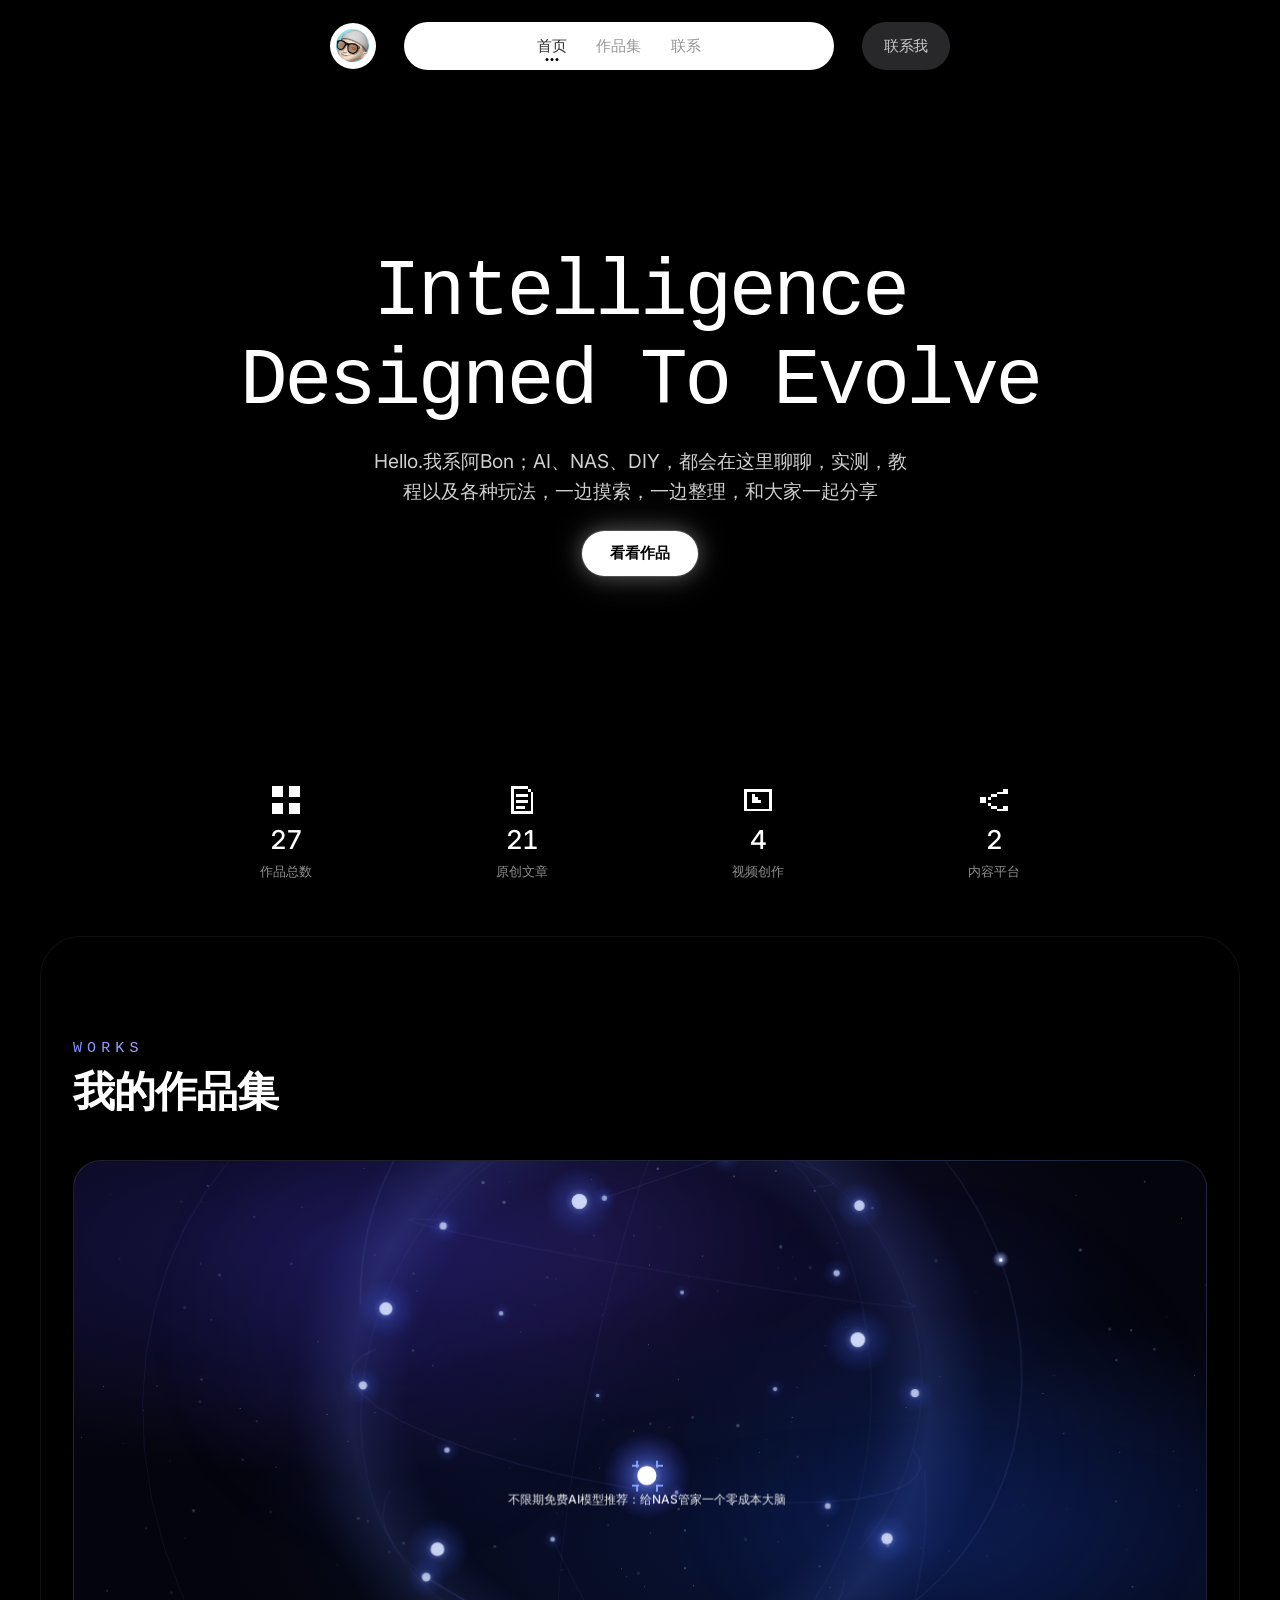
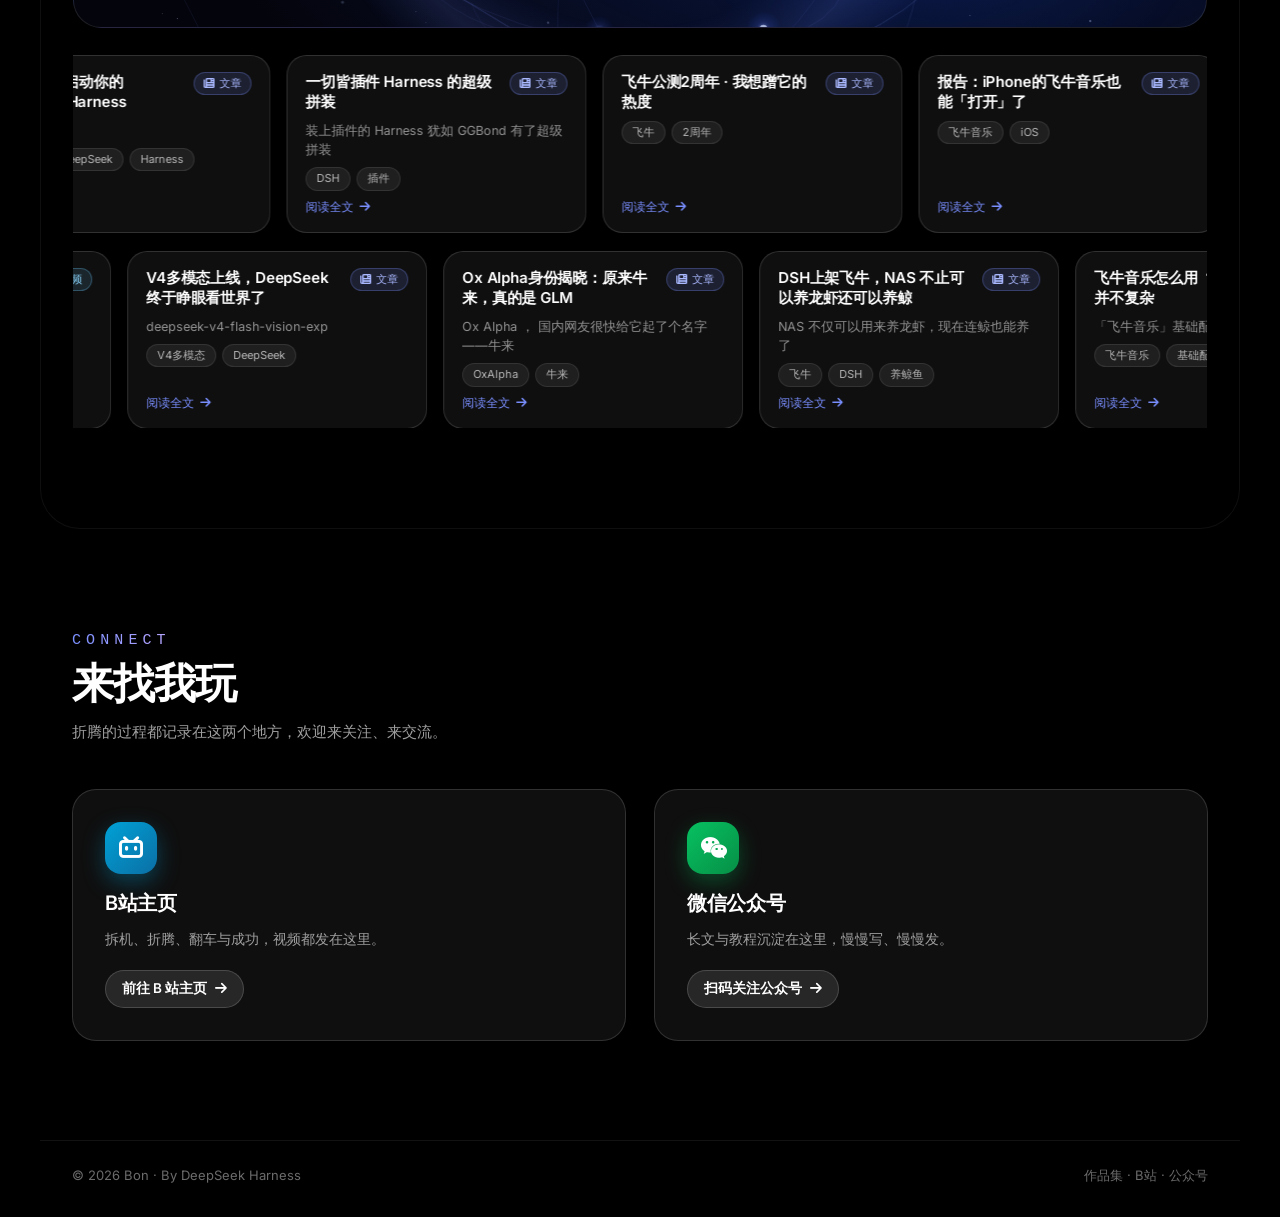
==== index.html @ e4b3af80 "标签名改为阿Bon识少少 + 新增 favicon" ====
<!DOCTYPE html>
<html lang="zh-CN">
<head>
  <meta charset="UTF-8" />
  <meta name="viewport" content="width=device-width, initial-scale=1.0" />
  <title>阿Bon识少少</title>
  <link rel="icon" type="image/svg+xml" href="assets/favicon.svg" />
  <meta name="description" content="阿Bon 的个人主页 —— AI、NAS、DIY 实测、教程与玩法。作品集、B站与公众号。" />
  <meta name="theme-color" content="#000000" />

  <!-- Inter (UI) -->
  <link rel="preconnect" href="https://fonts.googleapis.com" />
  <link rel="preconnect" href="https://fonts.gstatic.com" crossorigin />
  <link
    href="https://fonts.googleapis.com/css2?family=Inter:wght@400;500;600&display=swap"
    rel="stylesheet"
  />

  <!-- BubbledotICG-FinePos (retro dot-matrix display) -->
  <link
    href="https://db.onlinewebfonts.com/c/8cb707a9b8a73f8a7403336b861c3074?family=BubbledotICG-FinePos"
    rel="stylesheet"
  />

  <!-- Font Awesome 6.5.2 -->
  <link
    rel="stylesheet"
    href="https://cdnjs.cloudflare.com/ajax/libs/font-awesome/6.5.2/css/all.min.css"
    integrity="sha512-SnH5WK+bZxgPHs44uWIX+LLJAJ9/2PkPKZ5QiAj6Ta86w+fsb2TkcmfRyVX3pBnMFcV7oQPJkl9QevSCWr3W6A=="
    crossorigin="anonymous"
    referrerpolicy="no-referrer"
  />

  <link rel="stylesheet" href="styles.css" />
</head>
<body>
  <!-- ============ fixed video background ============ -->
  <div class="bg" aria-hidden="true">
    <video
      class="bg-video"
      autoplay
      muted
      loop
      playsinline
      preload="auto"
    >
      <source
        src="https://d8j0ntlcm91z4.cloudfront.net/user_38xzZboKViGWJOttwIXH07lWA1P/hf_20260809_012548_ef22562c-c0ae-4816-ad9d-f8922af4e6a7.mp4"
        type="video/mp4"
      />
    </video>
    <div class="bg-scrim"></div>
  </div>

  <!-- ============ mobile menu ============ -->
  <div class="menu-overlay" id="menuOverlay" hidden></div>
  <div class="mobile-menu" id="mobileMenu" role="dialog" aria-modal="true" aria-label="站点菜单" hidden>
    <a class="mm-link is-active" href="#top" data-nav="top">首页<span class="mm-dots"></span></a>
    <a class="mm-link" href="#works" data-nav="works">作品集</a>
    <a class="mm-link" href="#connect" data-nav="connect">联系</a>
    <a class="mm-signin" href="#connect">联系我</a>
  </div>

  <!-- ============ first viewport ============ -->
  <main class="page" id="top">
    <header class="site-header anim" style="--d: 0s">
      <a class="logo-btn" href="#top" aria-label="Bon 首页">
        <img src="assets/logo.webp" alt="" width="52" height="52" />
      </a>

      <nav class="nav-pill" aria-label="主导航">
        <a class="nav-link is-active" href="#top" data-nav="top">首页</a>
        <a class="nav-link" href="#works" data-nav="works">作品集</a>
        <a class="nav-link" href="#connect" data-nav="connect">联系</a>
      </nav>

      <a class="sign-in-btn" href="#connect">联系我</a>

      <button
        class="burger"
        id="burger"
        type="button"
        aria-label="打开菜单"
        aria-expanded="false"
        aria-controls="mobileMenu"
      >
        <span class="bar"></span>
        <span class="bar"></span>
        <span class="bar"></span>
      </button>
    </header>

    <section class="hero">
      <h1 class="headline">
        <span class="line line-1">Intelligence</span>
        <span class="line line-2">Designed To Evolve</span>
      </h1>

      <p class="hero-sub anim" style="--d: 0.28s">
        Hello.我系阿Bon；AI、NAS、DIY，都会在这里聊聊，实测，教程以及各种玩法，一边摸索，一边整理，和大家一起分享
      </p>

      <a class="cta anim" href="#works" style="--d: 0.4s">看看作品</a>
    </section>

    <footer class="stats" aria-label="数据概览">
      <div class="stat anim" style="--d: 0.5s">
        <!-- 像素图标：四宫格 = 作品总数 -->
        <svg class="stat-px" viewBox="0 0 12 12" shape-rendering="crispEdges" aria-hidden="true">
          <rect x="1" y="1" width="4" height="4" />
          <rect x="7" y="1" width="4" height="4" />
          <rect x="1" y="7" width="4" height="4" />
          <rect x="7" y="7" width="4" height="4" />
        </svg>
        <span class="stat-value" data-count="0" data-stat="total">0</span>
        <span class="stat-label">作品总数</span>
      </div>
      <div class="stat anim" style="--d: 0.58s">
        <!-- 像素图标：折角文档 = 原创文章 -->
        <svg class="stat-px" viewBox="0 0 12 12" shape-rendering="crispEdges" aria-hidden="true">
          <rect x="2" y="1" width="6" height="1" />
          <rect x="8" y="2" width="1" height="1" />
          <rect x="9" y="3" width="1" height="7" />
          <rect x="2" y="10" width="8" height="1" />
          <rect x="2" y="1" width="1" height="10" />
          <rect x="4" y="4" width="4" height="1" />
          <rect x="4" y="6" width="4" height="1" />
          <rect x="4" y="8" width="3" height="1" />
        </svg>
        <span class="stat-value" data-count="0" data-stat="article">0</span>
        <span class="stat-label">原创文章</span>
      </div>
      <div class="stat anim" style="--d: 0.66s">
        <!-- 像素图标：取景框+播放三角 = 视频创作 -->
        <svg class="stat-px" viewBox="0 0 12 12" shape-rendering="crispEdges" aria-hidden="true">
          <rect x="1" y="2" width="10" height="1" />
          <rect x="1" y="9" width="10" height="1" />
          <rect x="1" y="2" width="1" height="8" />
          <rect x="10" y="2" width="1" height="8" />
          <rect x="4" y="4" width="1" height="3" />
          <rect x="5" y="5" width="1" height="2" />
          <rect x="6" y="6" width="1" height="1" />
        </svg>
        <span class="stat-value" data-count="0" data-stat="video">0</span>
        <span class="stat-label">视频创作</span>
      </div>
      <div class="stat anim" style="--d: 0.74s">
        <!-- 像素图标：三节点互联 = 内容平台 -->
        <svg class="stat-px" viewBox="0 0 12 12" shape-rendering="crispEdges" aria-hidden="true">
          <rect x="1" y="5" width="2" height="2" />
          <rect x="9" y="2" width="2" height="2" />
          <rect x="9" y="8" width="2" height="2" />
          <rect x="4" y="5" width="1" height="1" />
          <rect x="5" y="4" width="1" height="1" />
          <rect x="6" y="4" width="1" height="1" />
          <rect x="7" y="3" width="1" height="1" />
          <rect x="8" y="3" width="1" height="1" />
          <rect x="4" y="7" width="1" height="1" />
          <rect x="5" y="8" width="1" height="1" />
          <rect x="6" y="8" width="1" height="1" />
          <rect x="7" y="9" width="1" height="1" />
          <rect x="8" y="9" width="1" height="1" />
        </svg>
        <span class="stat-value" data-count="0" data-stat="platform">0</span>
        <span class="stat-label">内容平台</span>
      </div>
    </footer>
  </main>

  <!-- ============ works: sphere star map + card marquee ============ -->
  <section class="works" id="works">
    <header class="section-head r" id="about" style="--d: 0s">
      <span class="eyebrow">WORKS</span>
      <h2>我的作品集</h2>
    </header>

    <div class="sphere-wrap r" style="--d: 0.1s">
      <canvas id="sphere"></canvas>
    </div>

    <!-- 三行卡片由 main.js 从 works-data.js 渲染进 marquee -->
    <div class="cards-marquee r" id="cardsMarquee" style="--d: 0.2s">
      <div class="marquee-row" data-dir="-1"><div class="marquee-track"></div></div>
      <div class="marquee-row stagger" data-dir="1"><div class="marquee-track"></div></div>
    </div>
  </section>

  <!-- ============ connect: bilibili + wechat ============ -->
  <section class="connect" id="connect">
    <header class="section-head r" style="--d: 0s">
      <span class="eyebrow">CONNECT</span>
      <h2>来找我玩</h2>
      <p>折腾的过程都记录在这两个地方，欢迎来关注、来交流。</p>
    </header>

    <div class="connect-grid">
      <a
        class="connect-card r bilibili"
        style="--d: 0.08s"
        href="https://space.bilibili.com/277640994"
        target="_blank"
        rel="noopener"
      >
        <span class="cc-icon"><i class="fa-brands fa-bilibili"></i></span>
        <h3>B站主页</h3>
        <p>拆机、折腾、翻车与成功，视频都发在这里。</p>
        <span class="cc-btn">前往 B 站主页<i class="fa-solid fa-arrow-right"></i></span>
      </a>

      <a
        class="connect-card r wechat"
        style="--d: 0.16s"
        href="assets/wechat-qr.jpg"
        target="_blank"
        rel="noopener"
      >
        <span class="cc-icon"><i class="fa-brands fa-weixin"></i></span>
        <h3>微信公众号</h3>
        <p>长文与教程沉淀在这里，慢慢写、慢慢发。</p>
        <span class="cc-btn">扫码关注公众号<i class="fa-solid fa-arrow-right"></i></span>
      </a>
    </div>
  </section>

  <footer class="site-footer">
    <span>© 2026 Bon · By DeepSeek Harness</span>
    <span class="sf-links">作品集 · B站 · 公众号</span>
  </footer>

  <script src="works-data.js"></script>
  <script src="main.js"></script>
</body>
</html>
---- styles.css ----
/* ============================================================
   Bon 个人主页 — styles.css
   黑底视频背景 + 点阵字 + 白色胶囊导航 + 球形星图作品集
   ============================================================ */

/* ---- variables ---- */
:root {
  --bg: #000000;
  --text: #ffffff;
  --muted: #8e8e8e;
  --nav-text: #2e2e2e;
  --pill-dark: #28282a;
  --sign-in-text: #c8c8c8;
  --nav-shadow: 0 4px 14px rgba(0, 0, 0, 0.16);
  --trust-bg: #28282a;
  --trust-border: rgba(255, 255, 255, 0.4);
  --trust-text: #c4c2c3;
  --font-sans: "Inter", "Segoe UI", system-ui, sans-serif;
  --font-display: "BubbledotICG-FinePos", "Geist Pixel Circle", monospace;

  --blue-1: #4338ca;
  --blue-2: #1d4ed8;
  --blue-3: #0b2a7a;
  --blue-soft: #7a8fff;
  --glass-bg: rgba(255, 255, 255, 0.06);
  --glass-border: rgba(255, 255, 255, 0.14);
}

/* ---- reset ---- */
*,
*::before,
*::after {
  box-sizing: border-box;
  margin: 0;
  padding: 0;
}

html {
  scroll-behavior: smooth;
}

body {
  background: var(--bg);
  color: var(--text);
  font-family: var(--font-sans);
  height: 100vh;
  height: 100dvh;
  overflow-x: hidden;
  -webkit-font-smoothing: antialiased;
  -moz-osx-font-smoothing: grayscale;
  text-rendering: optimizeLegibility;
}

body.menu-open {
  overflow: hidden;
}

img {
  display: block;
  max-width: 100%;
}

a {
  color: inherit;
  text-decoration: none;
}

ul {
  list-style: none;
}

/* ---- 隐藏滚动条（滚动手感保留：滚轮/触摸/键盘都照常） ---- */
html {
  scrollbar-width: none;
}

::-webkit-scrollbar {
  display: none;
}

/* ============================================================
   fixed video background
   ============================================================ */
.bg {
  position: fixed;
  inset: 0;
  background: var(--bg);
  overflow: hidden;
  z-index: 0;
}

.bg-video {
  position: absolute;
  inset: 0;
  width: 100%;
  height: 100%;
  object-fit: cover;
  pointer-events: none;
  z-index: 0;
}

.bg-scrim {
  position: absolute;
  inset: 0;
  background: rgba(0, 0, 0, 0.28);
  z-index: 1;
}

/* ============================================================
   shared entrance animations
   ============================================================ */
@keyframes reveal {
  from {
    opacity: 0;
    transform: translateY(22px) scale(0.98);
    filter: blur(6px);
  }
  to {
    opacity: 1;
    transform: translateY(0) scale(1);
    filter: blur(0);
  }
}

@keyframes revealPulse {
  0% {
    opacity: 0;
    transform: translateY(22px) scale(0.98);
    filter: blur(6px);
  }
  60% {
    opacity: 1;
    transform: translateY(0) scale(1.025);
    filter: blur(0);
  }
  100% {
    opacity: 1;
    transform: translateY(0) scale(1);
    filter: blur(0);
  }
}

@keyframes slideDown {
  from {
    opacity: 0;
    transform: translateY(-18px);
  }
  to {
    opacity: 1;
    transform: translateY(0);
  }
}

@keyframes headlineFade {
  from {
    opacity: 0;
    transform: translateY(14px);
  }
  to {
    opacity: 1;
    transform: translateY(0);
  }
}

.anim {
  animation: reveal 0.85s cubic-bezier(0.22, 1, 0.36, 1) both;
  animation-delay: var(--d, 0s);
}

.site-header.anim {
  animation: slideDown 0.7s cubic-bezier(0.22, 1, 0.36, 1) both;
  animation-delay: var(--d, 0s);
}

.cta.anim {
  animation: revealPulse 0.85s cubic-bezier(0.22, 1, 0.36, 1) both;
  animation-delay: var(--d, 0s);
}

.r {
  opacity: 0;
}

.r.in {
  animation: reveal 0.85s cubic-bezier(0.22, 1, 0.36, 1) both;
  animation-delay: var(--d, 0s);
}

/* ============================================================
   first viewport (.page)
   ============================================================ */
.page {
  position: relative;
  z-index: 1;
  display: flex;
  flex-direction: column;
  height: 100vh;
  height: 100dvh;
  overflow: hidden;
  padding: clamp(16px, 2.4vh, 28px) clamp(14px, 3vw, 32px);
}

/* ---- header ---- */
.site-header {
  flex: 0 0 auto;
  width: 100%;
  max-width: 720px;
  margin-inline: auto;
  display: flex;
  align-items: center;
  justify-content: center;
  gap: clamp(18px, 2.8vw, 28px);
  position: relative;
  z-index: 1;
}

.logo-btn {
  flex: 0 0 auto;
  width: clamp(40px, 4.4vw, 46px);
  height: clamp(40px, 4.4vw, 46px);
  border-radius: 50%;
  background: #fff;
  box-shadow: var(--nav-shadow);
  display: grid;
  place-items: center;
  transition: transform 0.25s cubic-bezier(0.22, 1, 0.36, 1);
}

.logo-btn:hover {
  transform: scale(1.04);
}

.logo-btn img {
  width: 72%;
  height: 72%;
  object-fit: contain;
}

.nav-pill {
  flex: 1 1 auto;
  max-width: 430px;
  height: clamp(44px, 5.2vw, 48px);
  background: #fff;
  border-radius: 999px;
  box-shadow: var(--nav-shadow);
  padding: 4px 8px;
  display: flex;
  align-items: center;
  justify-content: center;
  gap: 2px;
}

.nav-link {
  position: relative;
  font-family: var(--font-sans);
  font-weight: 500;
  font-size: clamp(13px, 1.4vw, 15px);
  letter-spacing: -0.01em;
  color: var(--nav-text);
  opacity: 0.5;
  padding: 0 14px;
  line-height: 1;
  display: inline-flex;
  align-items: center;
  justify-content: center;
  height: 100%;
  transition: opacity 0.25s ease;
}

.nav-link:hover {
  opacity: 0.75;
}

.nav-link.is-active {
  opacity: 1;
}

.nav-link.is-active::after {
  content: "";
  position: absolute;
  left: 50%;
  transform: translateX(-50%);
  bottom: 5px;
  width: 3px;
  height: 3px;
  border-radius: 50%;
  background: #000;
  box-shadow: -5px 0 0 #000, 5px 0 0 #000;
}

.sign-in-btn {
  flex: 0 0 auto;
  height: clamp(44px, 5.2vw, 48px);
  padding: 0 22px;
  border-radius: 999px;
  background: var(--pill-dark);
  color: var(--sign-in-text);
  font-weight: 500;
  font-size: clamp(13px, 1.4vw, 15px);
  letter-spacing: -0.01em;
  box-shadow: var(--nav-shadow);
  display: inline-flex;
  align-items: center;
  justify-content: center;
  transition: background 0.25s ease, color 0.25s ease, transform 0.25s ease;
}

.sign-in-btn:hover {
  background: #323234;
  color: #fff;
  transform: translateY(-1px);
}

/* ---- hero ---- */
.hero {
  flex: 1 1 auto;
  display: flex;
  flex-direction: column;
  align-items: center;
  justify-content: center;
  text-align: center;
  max-width: 900px;
  width: 100%;
  margin-inline: auto;
  min-height: 0;
}

.headline {
  font-family: var(--font-display);
  font-weight: 400;
  color: #fff;
  font-size: clamp(28px, 6.2vw, 80px);
  letter-spacing: -0.04em;
  line-height: 1.12;
  text-align: center;
}

.headline .line {
  display: block;
  white-space: nowrap;
  overflow: hidden;
  animation: headlineFade 0.85s cubic-bezier(0.22, 1, 0.36, 1) both;
}

.headline .line-1 { animation-delay: 0.12s; }
.headline .line-2 { animation-delay: 0.3s; }

.hero-sub {
  margin-top: clamp(14px, 2.2vh, 22px);
  max-width: min(540px, 92%);
  font-size: clamp(calc(13.5px + 2pt), calc(1.55vw + 2pt), calc(16.5px + 2pt));
  color: #d0d0d0;
  opacity: 0.8;
  line-height: 1.55;
  font-weight: 400;
}

.cta {
  margin-top: clamp(18px, 2.8vh, 28px);
  display: inline-flex;
  align-items: center;
  justify-content: center;
  background: #fff;
  color: #000;
  font-weight: 600;
  font-size: clamp(13.5px, 1.5vw, 14.5px);
  padding: clamp(11px, 1.6vh, 13px) clamp(22px, 3vw, 28px);
  border-radius: 999px;
  box-shadow:
    0 0 0 1px rgba(255, 255, 255, 0.15),
    0 0 22px rgba(255, 255, 255, 0.32),
    0 0 44px rgba(255, 255, 255, 0.12);
  transition: transform 0.3s cubic-bezier(0.22, 1, 0.36, 1), box-shadow 0.3s ease;
}

.cta:hover {
  transform: translateY(-2px) scale(1.02);
  box-shadow:
    0 0 0 1px rgba(255, 255, 255, 0.25),
    0 0 34px rgba(255, 255, 255, 0.45),
    0 0 70px rgba(255, 255, 255, 0.18);
}

/* ---- stats footer（数值由 works-data.js 实时统计） ---- */
.stats {
  flex: 0 0 auto;
  width: 100%;
  max-width: 920px;
  margin: clamp(18px, 3vh, 30px) auto 0;
  display: grid;
  grid-template-columns: repeat(4, 1fr);
  gap: clamp(10px, 2vw, 24px);
  text-align: center;
}

.stat {
  display: flex;
  flex-direction: column;
  align-items: center;
  gap: 9px;
}

.stat-px {
  width: clamp(26px, 3vw, 34px);
  height: clamp(26px, 3vw, 34px);
  fill: #fff;
  display: block;
}

.stat-value {
  font-family: var(--font-sans);
  color: #fff;
  font-size: clamp(18px, 2.2vw, 26px);
  letter-spacing: -0.025em;
  font-variant-numeric: tabular-nums;
  font-weight: 500;
  line-height: 1.1;
}

.stat-label {
  color: var(--muted);
  font-size: clamp(11px, 1.2vw, 12.5px);
  line-height: 1.2;
}

/* ============================================================
   burger + mobile menu
   ============================================================ */
.burger {
  display: none;
  position: relative;
  width: 48px;
  height: 48px;
  border-radius: 50%;
  border: 0;
  background: var(--pill-dark);
  box-shadow: var(--nav-shadow);
  cursor: pointer;
  place-items: center;
  transition: background 0.3s ease;
}

.burger .bar {
  position: absolute;
  left: 50%;
  top: 50%;
  width: 18px;
  height: 1.5px;
  border-radius: 2px;
  background: #fff;
  transition: transform 0.32s cubic-bezier(0.22, 1, 0.36, 1), opacity 0.2s ease, background 0.3s ease;
}

.burger .bar:nth-child(1) { transform: translate(-50%, calc(-50% - 5px)); }
.burger .bar:nth-child(2) { transform: translate(-50%, -50%); }
.burger .bar:nth-child(3) { transform: translate(-50%, calc(-50% + 5px)); }

.burger[aria-expanded="true"] {
  background: #fff;
}

.burger[aria-expanded="true"] .bar {
  background: #000;
}

.burger[aria-expanded="true"] .bar:nth-child(1) {
  transform: translate(-50%, -50%) translateY(-6.5px) rotate(45deg);
}

.burger[aria-expanded="true"] .bar:nth-child(2) {
  opacity: 0;
}

.burger[aria-expanded="true"] .bar:nth-child(3) {
  transform: translate(-50%, -50%) translateY(6.5px) rotate(-45deg);
}

@keyframes overlayIn {
  from { opacity: 0; }
  to { opacity: 1; }
}

@keyframes menuIn {
  from {
    opacity: 0;
    transform: translateY(-14px) scale(0.97);
  }
  to {
    opacity: 1;
    transform: translateY(0) scale(1);
  }
}

@keyframes linkIn {
  from {
    opacity: 0;
    transform: translateY(10px);
  }
  to {
    opacity: 1;
    transform: translateY(0);
  }
}

.menu-overlay {
  position: fixed;
  inset: 0;
  background: rgba(0, 0, 0, 0.62);
  backdrop-filter: blur(6px);
  -webkit-backdrop-filter: blur(6px);
  z-index: 40;
  opacity: 0;
}

.menu-overlay.open {
  animation: overlayIn 0.28s ease forwards;
}

.mobile-menu {
  position: fixed;
  top: 88px;
  left: 50%;
  transform: translateX(-50%) translateY(-14px) scale(0.97);
  width: min(360px, calc(100vw - 28px));
  background: #fff;
  border-radius: 28px;
  padding: 22px 18px 20px;
  box-shadow: 0 20px 60px rgba(0, 0, 0, 0.45);
  z-index: 50;
  display: flex;
  flex-direction: column;
  gap: 4px;
  opacity: 0;
}

.mobile-menu.open {
  animation: menuIn 0.38s cubic-bezier(0.22, 1, 0.36, 1) forwards;
}

.mm-link {
  position: relative;
  font-weight: 500;
  font-size: 15px;
  color: var(--nav-text);
  opacity: 0.55;
  padding: 13px 14px;
  border-radius: 14px;
  transition: opacity 0.25s ease, background 0.25s ease;
}

.mobile-menu.open .mm-link {
  animation: linkIn 0.38s cubic-bezier(0.22, 1, 0.36, 1) both;
}

.mobile-menu.open .mm-link:nth-child(1) { animation-delay: 0.06s; }
.mobile-menu.open .mm-link:nth-child(2) { animation-delay: 0.12s; }
.mobile-menu.open .mm-link:nth-child(3) { animation-delay: 0.18s; }
.mobile-menu.open .mm-signin { animation-delay: 0.24s; }

.mm-link:hover {
  opacity: 0.8;
  background: rgba(0, 0, 0, 0.04);
}

.mm-link.is-active {
  opacity: 1;
}

.mm-dots {
  position: absolute;
  left: 50%;
  transform: translateX(-50%);
  bottom: 8px;
  width: 3px;
  height: 3px;
  border-radius: 50%;
  background: #000;
  box-shadow: -5px 0 0 #000, 5px 0 0 #000;
}

.mm-signin {
  margin-top: 10px;
  display: flex;
  align-items: center;
  justify-content: center;
  height: 46px;
  border-radius: 999px;
  background: var(--pill-dark);
  color: var(--sign-in-text);
  font-weight: 500;
  font-size: 14px;
  transition: background 0.25s ease, color 0.25s ease;
}

.mm-signin:hover {
  background: #323234;
  color: #fff;
}

/* ============================================================
   below-fold sections (frosted over the fixed video)
   ============================================================ */
.works,
.connect {
  position: relative;
  z-index: 1;
  max-width: 1200px;
  margin-inline: auto;
  padding: clamp(64px, 11vh, 130px) clamp(14px, 3vw, 32px);
}

.works {
  background: rgba(0, 0, 0, 0.6);
  backdrop-filter: blur(14px);
  -webkit-backdrop-filter: blur(14px);
  border-radius: 40px;
  margin-block: clamp(20px, 4vh, 40px);
  border: 1px solid rgba(255, 255, 255, 0.06);
}

.section-head {
  max-width: 640px;
  margin-bottom: clamp(28px, 5vh, 52px);
}

.eyebrow {
  font-family: var(--font-display);
  font-size: clamp(13px, 1.4vw, 15px);
  letter-spacing: 0.34em;
  background: linear-gradient(90deg, var(--blue-soft), #b7a6ff);
  -webkit-background-clip: text;
  background-clip: text;
  color: transparent;
}

.section-head h2 {
  margin-top: 10px;
  font-size: clamp(26px, 3.6vw, 42px);
  font-weight: 600;
  letter-spacing: -0.025em;
  line-height: 1.15;
  color: #fff;
}

.section-head p {
  margin-top: 12px;
  color: rgba(255, 255, 255, 0.62);
  font-size: clamp(13.5px, 1.35vw, 15px);
  line-height: 1.7;
}

/* ---- sphere star map ---- */
.sphere-wrap {
  position: relative;
  height: clamp(360px, 52vh, 520px);
  border-radius: 28px;
  overflow: hidden;
  border: 1px solid rgba(255, 255, 255, 0.1);
  background:
    radial-gradient(120% 90% at 28% 18%, rgba(67, 56, 202, 0.32), transparent 55%),
    radial-gradient(110% 90% at 74% 82%, rgba(29, 78, 216, 0.26), transparent 55%),
    #04040c;
  margin-bottom: clamp(18px, 3vh, 28px);
}

#sphere {
  position: absolute;
  inset: 0;
  width: 100%;
  height: 100%;
  display: block;
  cursor: grab;
  touch-action: none;
}

#sphere.dragging {
  cursor: grabbing;
}

/* ---- card marquee（三行交错） ---- */
.cards-marquee {
  display: flex;
  flex-direction: column;
  gap: clamp(12px, 2vh, 18px);
}

.marquee-row {
  overflow: hidden;
}

.marquee-track {
  display: flex;
  gap: 16px;
  width: max-content;
  will-change: transform;
  cursor: grab;
  touch-action: pan-y;
}

.marquee-track.dragging {
  cursor: grabbing;
}

/* 第二行整体偏移，制造交错感 */
.marquee-row.stagger .marquee-track {
  padding-left: 90px;
}

.work-card {
  flex: 0 0 auto;
  width: clamp(240px, 26vw, 300px);
  padding: 16px 18px;
  border-radius: 20px;
  background: var(--glass-bg);
  border: 1px solid var(--glass-border);
  backdrop-filter: blur(12px);
  -webkit-backdrop-filter: blur(12px);
  display: flex;
  flex-direction: column;
  gap: 8px;
  transition: border-color 0.3s ease, box-shadow 0.3s ease, transform 0.3s cubic-bezier(0.22, 1, 0.36, 1);
}

.work-card:hover {
  transform: translateY(-3px);
  border-color: rgba(255, 255, 255, 0.24);
}

.work-card.is-active {
  border-color: rgba(122, 143, 255, 0.55);
  box-shadow:
    0 0 0 1px rgba(122, 143, 255, 0.35),
    0 12px 40px rgba(67, 56, 202, 0.35);
}

@keyframes cardPulse {
  0% { box-shadow: 0 0 0 0 rgba(122, 143, 255, 0.55); }
  100% { box-shadow: 0 0 0 16px rgba(122, 143, 255, 0); }
}

.work-card.pulse {
  animation: cardPulse 0.7s ease-out;
}

.wc-head {
  display: flex;
  align-items: flex-start;
  justify-content: space-between;
  gap: 10px;
}

.work-card h3 {
  flex: 1 1 auto;
  min-width: 0;
  font-size: 15px;
  font-weight: 600;
  color: #fff;
  letter-spacing: -0.01em;
  line-height: 1.35;
}

.work-cat {
  flex: 0 0 auto;
  display: inline-flex;
  align-items: center;
  gap: 5px;
  font-size: 11px;
  font-weight: 500;
  padding: 3px 9px;
  border-radius: 999px;
  line-height: 1.4;
}

.cat-article {
  color: #a9b8ff;
  background: rgba(122, 143, 255, 0.14);
  border: 1px solid rgba(122, 143, 255, 0.28);
}

.cat-video {
  color: #8cd6ff;
  background: rgba(110, 200, 255, 0.12);
  border: 1px solid rgba(110, 200, 255, 0.28);
}

.work-card p {
  font-size: 12.5px;
  color: rgba(255, 255, 255, 0.55);
  line-height: 1.55;
}

.work-tags {
  display: flex;
  flex-wrap: wrap;
  gap: 6px;
}

.work-tags span {
  font-size: 11px;
  color: rgba(255, 255, 255, 0.68);
  background: rgba(255, 255, 255, 0.07);
  border: 1px solid rgba(255, 255, 255, 0.09);
  border-radius: 999px;
  padding: 3px 10px;
  line-height: 1.4;
}

.wc-go {
  margin-top: auto;
  font-size: 12px;
  color: var(--blue-soft);
  display: inline-flex;
  align-items: center;
  gap: 6px;
}

.work-card.no-link {
  cursor: default;
}

.work-card.no-link:hover {
  transform: none;
}

.work-card.no-link .wc-go {
  color: rgba(255, 255, 255, 0.35);
}

/* ============================================================
   connect cards
   ============================================================ */
.connect {
  padding-top: clamp(40px, 7vh, 80px);
}

.connect-grid {
  display: grid;
  grid-template-columns: 1fr 1fr;
  gap: clamp(16px, 2.6vw, 28px);
}

.connect-card {
  position: relative;
  display: flex;
  flex-direction: column;
  align-items: flex-start;
  gap: 10px;
  padding: clamp(22px, 3vw, 32px);
  border-radius: 24px;
  background: var(--glass-bg);
  border: 1px solid var(--glass-border);
  backdrop-filter: blur(16px);
  -webkit-backdrop-filter: blur(16px);
  overflow: hidden;
  transition: transform 0.35s cubic-bezier(0.22, 1, 0.36, 1), box-shadow 0.35s ease, border-color 0.35s ease;
}

.connect-card::before {
  content: "";
  position: absolute;
  inset: 0;
  opacity: 0;
  transition: opacity 0.35s ease;
  pointer-events: none;
}

.connect-card.bilibili::before {
  background: radial-gradient(90% 120% at 85% 0%, rgba(0, 161, 214, 0.22), transparent 60%);
}

.connect-card.wechat::before {
  background: radial-gradient(90% 120% at 85% 0%, rgba(7, 193, 96, 0.2), transparent 60%);
}

.connect-card:hover {
  transform: translateY(-4px);
  border-color: rgba(255, 255, 255, 0.24);
}

.connect-card.bilibili:hover {
  box-shadow: 0 18px 50px rgba(0, 161, 214, 0.22);
}

.connect-card.wechat:hover {
  box-shadow: 0 18px 50px rgba(7, 193, 96, 0.2);
}

.connect-card:hover::before {
  opacity: 1;
}

.cc-icon {
  width: 52px;
  height: 52px;
  border-radius: 16px;
  display: grid;
  place-items: center;
  font-size: 24px;
  color: #fff;
  position: relative;
  z-index: 1;
}

.connect-card.bilibili .cc-icon {
  background: linear-gradient(135deg, #00a1d6, #0b6fa4);
  box-shadow: 0 8px 22px rgba(0, 161, 214, 0.35);
}

.connect-card.wechat .cc-icon {
  background: linear-gradient(135deg, #07c160, #068f47);
  box-shadow: 0 8px 22px rgba(7, 193, 96, 0.32);
}

.connect-card h3 {
  position: relative;
  z-index: 1;
  font-size: clamp(17px, 1.8vw, 20px);
  font-weight: 600;
  color: #fff;
  letter-spacing: -0.015em;
  margin-top: 6px;
}

.connect-card p {
  position: relative;
  z-index: 1;
  color: rgba(255, 255, 255, 0.6);
  font-size: clamp(13px, 1.25vw, 14px);
  line-height: 1.65;
}

.cc-btn {
  position: relative;
  z-index: 1;
  margin-top: 10px;
  display: inline-flex;
  align-items: center;
  gap: 8px;
  font-size: 13.5px;
  font-weight: 600;
  color: #fff;
  padding: 9px 16px;
  border-radius: 999px;
  background: rgba(255, 255, 255, 0.1);
  border: 1px solid rgba(255, 255, 255, 0.16);
  transition: background 0.25s ease, gap 0.25s ease;
}

.connect-card:hover .cc-btn {
  background: rgba(255, 255, 255, 0.17);
  gap: 12px;
}

/* ============================================================
   site footer
   ============================================================ */
.site-footer {
  position: relative;
  z-index: 1;
  max-width: 1200px;
  margin: 0 auto;
  padding: 26px clamp(14px, 3vw, 32px) 34px;
  display: flex;
  justify-content: space-between;
  gap: 12px;
  flex-wrap: wrap;
  color: rgba(255, 255, 255, 0.42);
  font-size: 13px;
  border-top: 1px solid rgba(255, 255, 255, 0.07);
}

/* ============================================================
   breakpoints
   ============================================================ */
@media (max-width: 720px) {
  .site-header {
    justify-content: space-between;
    max-width: none;
  }

  .nav-pill,
  .sign-in-btn {
    display: none;
  }

  .burger {
    display: grid;
  }

  .logo-btn {
    width: 48px;
    height: 48px;
  }

  .headline {
    letter-spacing: -0.08em;
    line-height: 1.05;
  }

  .stats {
    grid-template-columns: repeat(2, 1fr);
    row-gap: 18px;
  }

  .sphere-wrap {
    height: 340px;
  }

  .marquee-row.stagger .marquee-track {
    padding-left: 48px;
  }

  .connect-grid {
    grid-template-columns: 1fr;
  }
}

@media (max-width: 420px) {
  .headline {
    letter-spacing: -0.09em;
    line-height: 1.04;
  }
}

@media (max-height: 700px) {
  .hero-sub {
    margin-top: 10px;
  }

  .cta {
    margin-top: 14px;
  }

  .stats {
    margin-top: 14px;
  }
}

/* ============================================================
   reduced motion
   ============================================================ */
@media (prefers-reduced-motion: reduce) {
  html {
    scroll-behavior: auto;
  }

  .anim,
  .site-header.anim,
  .cta.anim,
  .headline .line,
  .r,
  .r.in,
  .menu-overlay.open,
  .mobile-menu.open,
  .mobile-menu.open .mm-link {
    animation: none !important;
    opacity: 1 !important;
    filter: none !important;
    transform: none !important;
  }

  .menu-overlay.open {
    opacity: 1;
  }

  .mobile-menu.open {
    transform: translateX(-50%);
  }

  *,
  *::before,
  *::after {
    transition-duration: 0.01ms !important;
  }
}
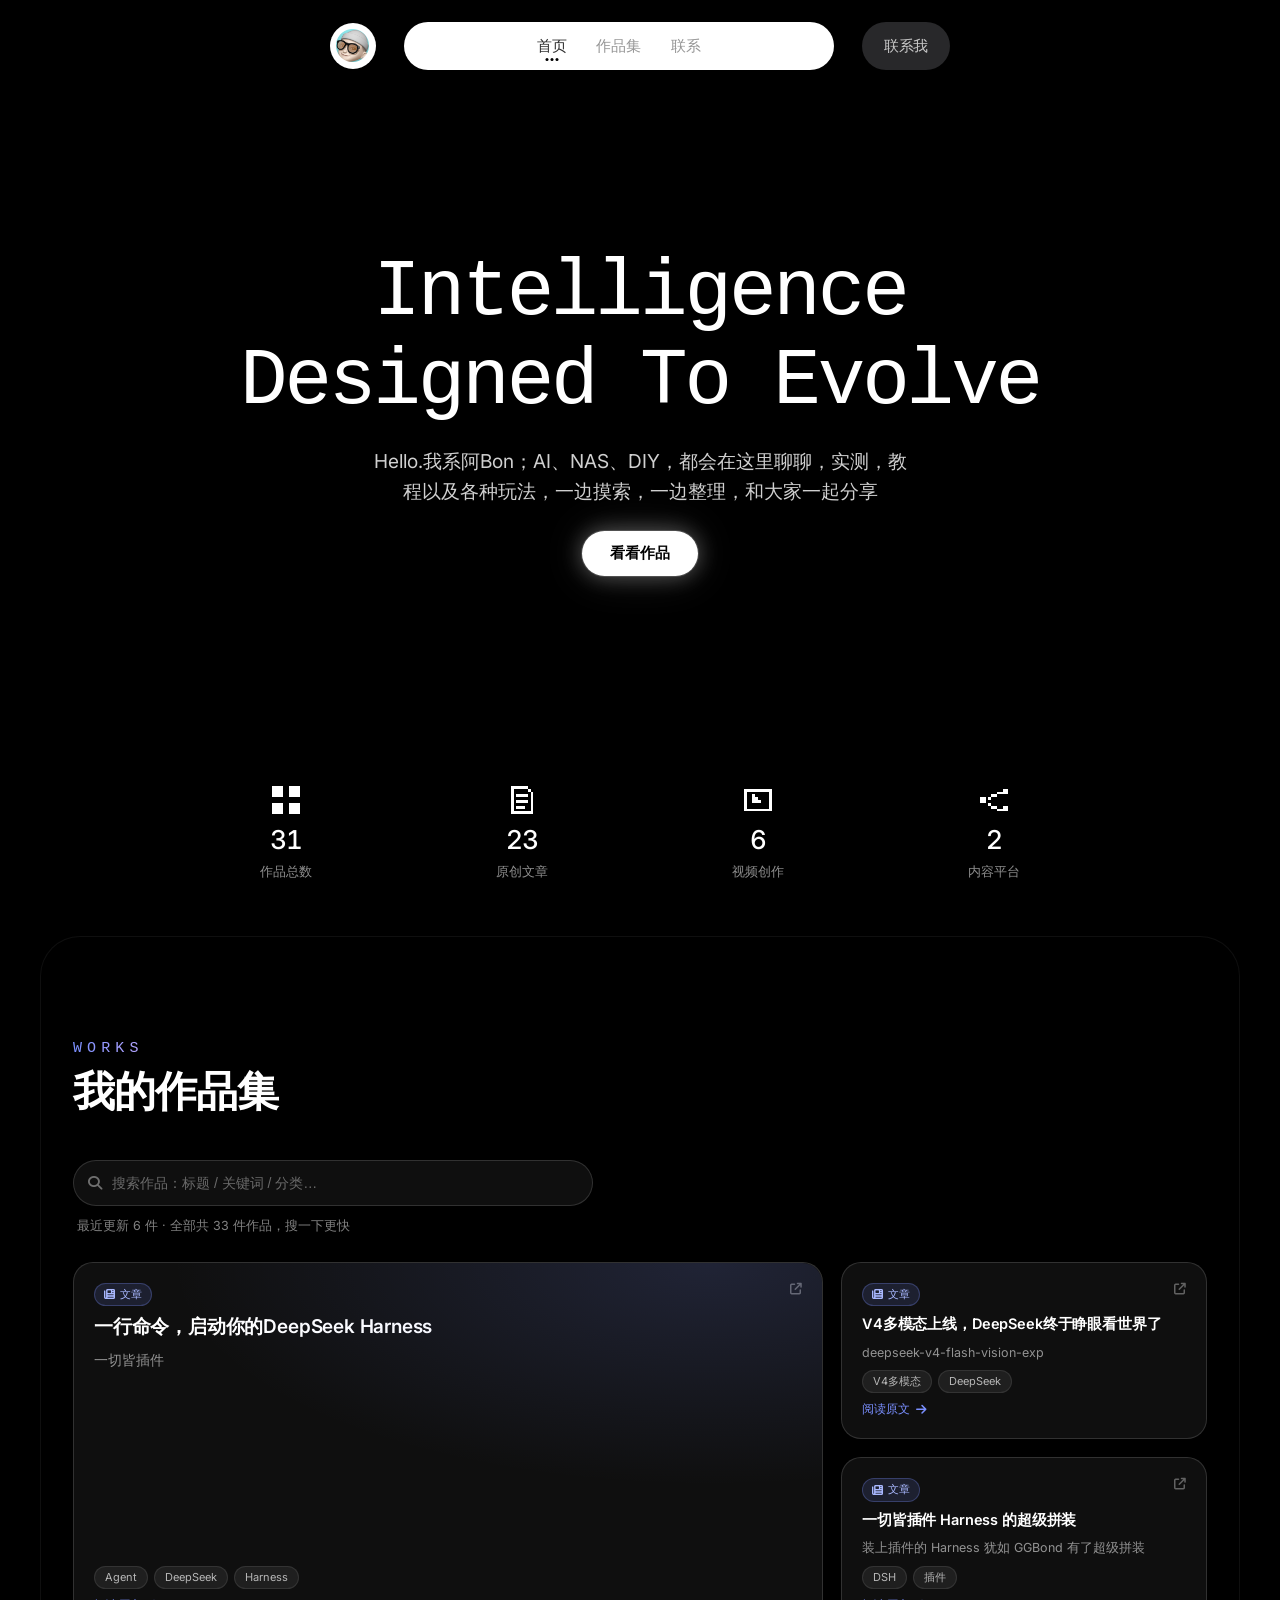
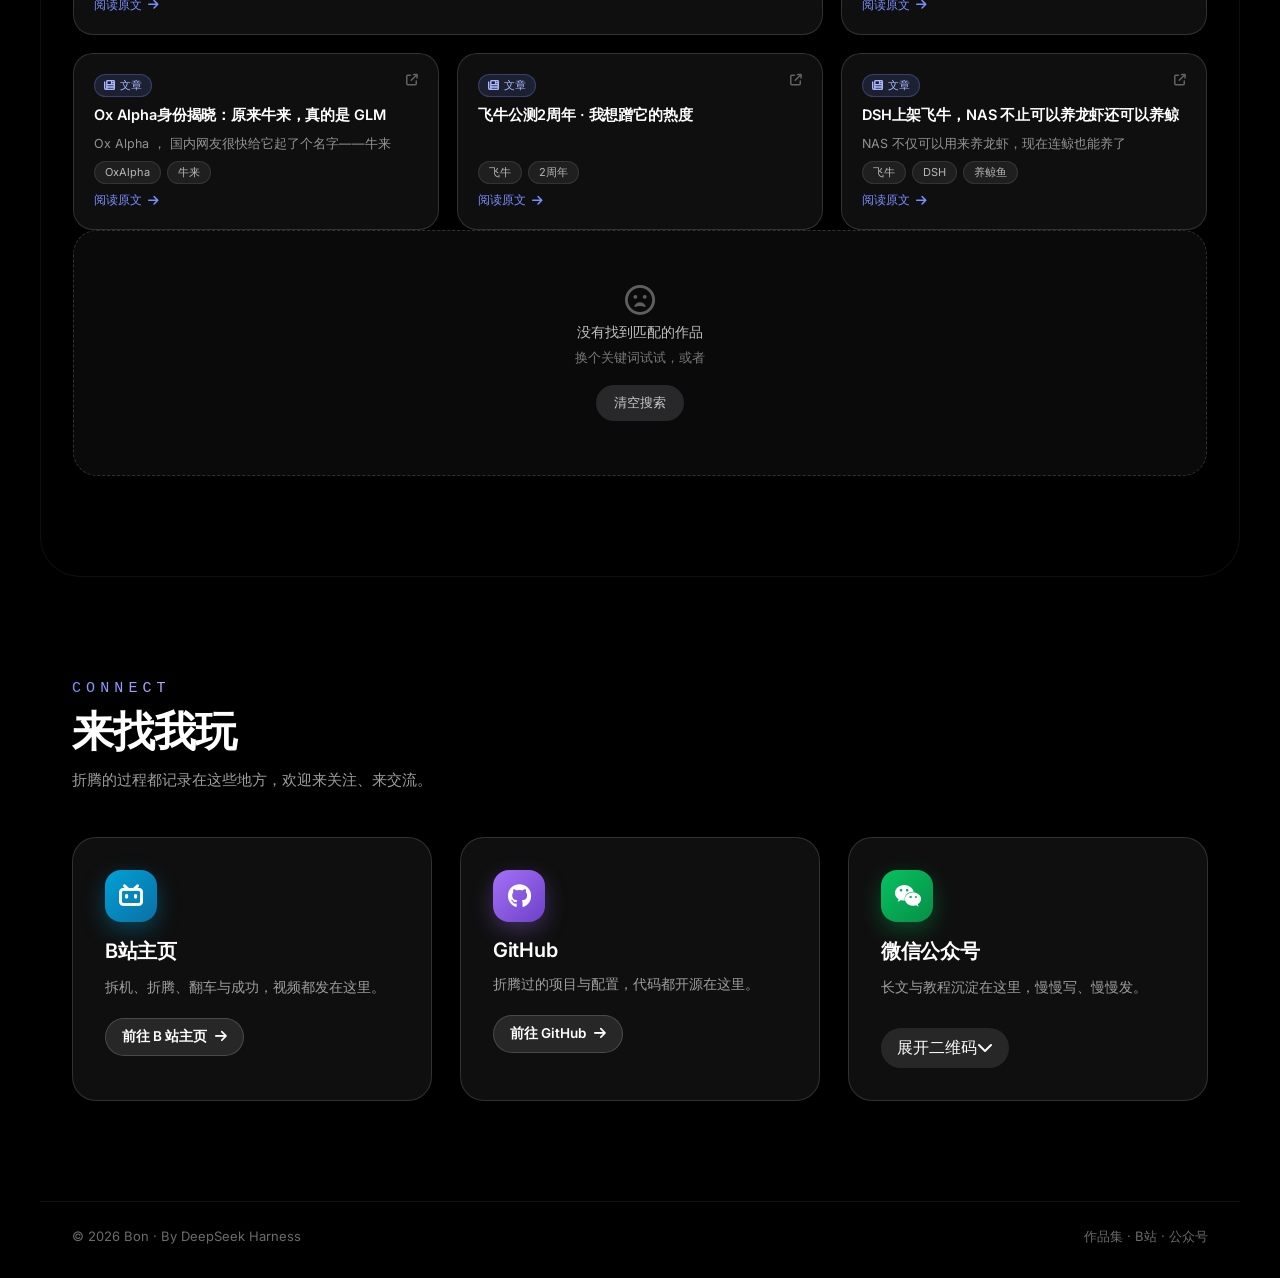
==== commit 95852e3a: "改版：星图→便当盒最近更新6卡+搜索；公众号卡改二维码展开；新增GitHub卡" ====
--- a/index.html
+++ b/index.html
@@ -167,30 +167,52 @@
     </footer>
   </main>
 
-  <!-- ============ works: sphere star map + card marquee ============ -->
+  <!-- ============ works: 便当盒最近更新 + 站内搜索 ============ -->
   <section class="works" id="works">
     <header class="section-head r" id="about" style="--d: 0s">
       <span class="eyebrow">WORKS</span>
       <h2>我的作品集</h2>
     </header>
 
-    <div class="sphere-wrap r" style="--d: 0.1s">
-      <canvas id="sphere"></canvas>
+    <!-- 搜索框 -->
+    <div class="search-wrap r" style="--d: 0.1s">
+      <div class="search-box" id="searchBox">
+        <i class="fa-solid fa-magnifying-glass"></i>
+        <input
+          id="worksSearch"
+          type="text"
+          placeholder="搜索作品：标题 / 关键词 / 分类…"
+          aria-label="搜索作品"
+          autocomplete="off"
+          spellcheck="false"
+        />
+        <button id="searchClear" type="button" aria-label="清空搜索">
+          <i class="fa-solid fa-circle-xmark"></i>
+        </button>
+      </div>
+      <p class="search-meta" id="searchMeta"></p>
     </div>
 
-    <!-- 三行卡片由 main.js 从 works-data.js 渲染进 marquee -->
-    <div class="cards-marquee r" id="cardsMarquee" style="--d: 0.2s">
-      <div class="marquee-row" data-dir="-1"><div class="marquee-track"></div></div>
-      <div class="marquee-row stagger" data-dir="1"><div class="marquee-track"></div></div>
+    <!-- 便当盒：最近更新 6 张（搜索时实时替换为结果） -->
+    <div class="bento-wrap r" style="--d: 0.2s">
+      <div class="bento-grid" id="bentoGrid"></div>
+
+      <!-- 空态 -->
+      <div class="bento-empty" id="bentoEmpty" hidden>
+        <i class="fa-regular fa-face-frown-open"></i>
+        <p>没有找到匹配的作品</p>
+        <p class="be-sub">换个关键词试试，或者</p>
+        <button id="emptyReset" type="button">清空搜索</button>
+      </div>
     </div>
   </section>
 
-  <!-- ============ connect: bilibili + wechat ============ -->
+  <!-- ============ connect: bilibili + github + wechat ============ -->
   <section class="connect" id="connect">
     <header class="section-head r" style="--d: 0s">
       <span class="eyebrow">CONNECT</span>
       <h2>来找我玩</h2>
-      <p>折腾的过程都记录在这两个地方，欢迎来关注、来交流。</p>
+      <p>折腾的过程都记录在这些地方，欢迎来关注、来交流。</p>
     </header>
 
     <div class="connect-grid">
@@ -208,17 +230,34 @@
       </a>
 
       <a
-        class="connect-card r wechat"
-        style="--d: 0.16s"
-        href="assets/wechat-qr.jpg"
+        class="connect-card r github"
+        style="--d: 0.14s"
+        href="https://github.com/aBon579"
         target="_blank"
         rel="noopener"
       >
+        <span class="cc-icon"><i class="fa-brands fa-github"></i></span>
+        <h3>GitHub</h3>
+        <p>折腾过的项目与配置，代码都开源在这里。</p>
+        <span class="cc-btn">前往 GitHub<i class="fa-solid fa-arrow-right"></i></span>
+      </a>
+
+      <!-- 公众号：默认收起，点击展开二维码（毛玻璃装裱） -->
+      <div class="connect-card r wechat" id="wechatCard" style="--d: 0.2s">
         <span class="cc-icon"><i class="fa-brands fa-weixin"></i></span>
         <h3>微信公众号</h3>
         <p>长文与教程沉淀在这里，慢慢写、慢慢发。</p>
-        <span class="cc-btn">扫码关注公众号<i class="fa-solid fa-arrow-right"></i></span>
-      </a>
+        <div class="cc-qr" aria-hidden="true">
+          <div class="qr-frame">
+            <img src="assets/wechat-qr.jpg" alt="微信公众号二维码" loading="lazy" />
+          </div>
+          <p class="qr-hint">微信扫码 · 关注公众号</p>
+        </div>
+        <button class="cc-btn cc-toggle" id="qrToggle" type="button" aria-expanded="false">
+          <span class="ct-label-closed">展开二维码<i class="fa-solid fa-chevron-down"></i></span>
+          <span class="ct-label-open">收起二维码<i class="fa-solid fa-chevron-up"></i></span>
+        </button>
+      </div>
     </div>
   </section>
 
--- a/styles.css
+++ b/styles.css
@@ -649,118 +649,176 @@
   line-height: 1.7;
 }
 
-/* ---- sphere star map ---- */
-.sphere-wrap {
-  position: relative;
-  height: clamp(360px, 52vh, 520px);
-  border-radius: 28px;
-  overflow: hidden;
-  border: 1px solid rgba(255, 255, 255, 0.1);
-  background:
-    radial-gradient(120% 90% at 28% 18%, rgba(67, 56, 202, 0.32), transparent 55%),
-    radial-gradient(110% 90% at 74% 82%, rgba(29, 78, 216, 0.26), transparent 55%),
-    #04040c;
+/* ============================================================
+   搜索框 + 计数行
+   ============================================================ */
+.search-wrap {
   margin-bottom: clamp(18px, 3vh, 28px);
 }
 
-#sphere {
-  position: absolute;
-  inset: 0;
-  width: 100%;
-  height: 100%;
-  display: block;
-  cursor: grab;
-  touch-action: none;
-}
-
-#sphere.dragging {
-  cursor: grabbing;
-}
-
-/* ---- card marquee（三行交错） ---- */
-.cards-marquee {
+.search-box {
+  display: flex;
+  align-items: center;
+  gap: 10px;
+  max-width: 520px;
+  padding: 4px 14px;
+  border-radius: 999px;
+  background: var(--glass-bg);
+  border: 1px solid var(--glass-border);
+  backdrop-filter: blur(12px);
+  -webkit-backdrop-filter: blur(12px);
+  transition: border-color 0.25s ease, background 0.25s ease;
+}
+
+.search-box:focus-within,
+.search-box.has-q {
+  border-color: rgba(122, 143, 255, 0.55);
+  background: rgba(255, 255, 255, 0.09);
+}
+
+.search-box > i {
+  flex: 0 0 auto;
+  font-size: 14px;
+  color: rgba(255, 255, 255, 0.4);
+}
+
+.search-box input {
+  flex: 1 1 auto;
+  min-width: 0;
+  background: transparent;
+  border: 0;
+  outline: none;
+  color: #fff;
+  font-size: 14px;
+  padding: 10px 0;
+}
+
+.search-box input::placeholder {
+  color: rgba(255, 255, 255, 0.38);
+}
+
+.search-box button {
+  flex: 0 0 auto;
+  display: none;
+  border: 0;
+  background: transparent;
+  color: rgba(255, 255, 255, 0.45);
+  font-size: 15px;
+  cursor: pointer;
+  padding: 4px;
+  border-radius: 50%;
+  transition: color 0.2s ease;
+}
+
+.search-box.has-q button {
+  display: inline-block;
+}
+
+.search-box button:hover {
+  color: #fff;
+}
+
+.search-meta {
+  margin-top: 12px;
+  font-size: 12.5px;
+  color: rgba(255, 255, 255, 0.5);
+  padding-left: 4px;
+}
+
+/* ============================================================
+   便当盒：最近更新 6 张（1 大 + 5 小）
+   ============================================================ */
+.bento-wrap {
+  position: relative;
+}
+
+.bento-grid {
+  display: grid;
+  grid-template-columns: repeat(3, 1fr);
+  grid-auto-rows: minmax(150px, auto);
+  gap: clamp(12px, 1.6vw, 18px);
+}
+
+.bento-card {
+  position: relative;
   display: flex;
   flex-direction: column;
-  gap: clamp(12px, 2vh, 18px);
-}
-
-.marquee-row {
-  overflow: hidden;
-}
-
-.marquee-track {
-  display: flex;
-  gap: 16px;
-  width: max-content;
-  will-change: transform;
-  cursor: grab;
-  touch-action: pan-y;
-}
-
-.marquee-track.dragging {
-  cursor: grabbing;
-}
-
-/* 第二行整体偏移，制造交错感 */
-.marquee-row.stagger .marquee-track {
-  padding-left: 90px;
-}
-
-.work-card {
-  flex: 0 0 auto;
-  width: clamp(240px, 26vw, 300px);
-  padding: 16px 18px;
+  gap: 8px;
+  padding: clamp(14px, 1.8vw, 20px);
   border-radius: 20px;
   background: var(--glass-bg);
   border: 1px solid var(--glass-border);
   backdrop-filter: blur(12px);
   -webkit-backdrop-filter: blur(12px);
-  display: flex;
-  flex-direction: column;
-  gap: 8px;
-  transition: border-color 0.3s ease, box-shadow 0.3s ease, transform 0.3s cubic-bezier(0.22, 1, 0.36, 1);
-}
-
-.work-card:hover {
+  color: inherit;
+  text-decoration: none;
+  transition:
+    border-color 0.3s ease,
+    box-shadow 0.3s ease,
+    transform 0.3s cubic-bezier(0.22, 1, 0.36, 1);
+  animation: bentoIn 0.6s cubic-bezier(0.22, 1, 0.36, 1) both;
+  animation-delay: calc(var(--i, 0) * 50ms);
+}
+
+@keyframes bentoIn {
+  from {
+    opacity: 0;
+    transform: translateY(16px);
+  }
+  to {
+    opacity: 1;
+    transform: translateY(0);
+  }
+}
+
+.bento-card:hover {
   transform: translateY(-3px);
-  border-color: rgba(255, 255, 255, 0.24);
-}
-
-.work-card.is-active {
   border-color: rgba(122, 143, 255, 0.55);
-  box-shadow:
-    0 0 0 1px rgba(122, 143, 255, 0.35),
-    0 12px 40px rgba(67, 56, 202, 0.35);
-}
-
-@keyframes cardPulse {
-  0% { box-shadow: 0 0 0 0 rgba(122, 143, 255, 0.55); }
-  100% { box-shadow: 0 0 0 16px rgba(122, 143, 255, 0); }
-}
-
-.work-card.pulse {
-  animation: cardPulse 0.7s ease-out;
-}
-
-.wc-head {
+  box-shadow: 0 14px 40px rgba(67, 56, 202, 0.32);
+}
+
+/* 首位作品 = 大磁贴：跨 2 列 2 行 */
+.bento-card.large {
+  grid-column: span 2;
+  grid-row: span 2;
+}
+
+.bento-card.large h3 {
+  font-size: clamp(16px, 1.7vw, 19px);
+  display: -webkit-box;
+  -webkit-line-clamp: 3;
+  -webkit-box-orient: vertical;
+  overflow: hidden;
+}
+
+.bento-card.large p {
+  font-size: 13.5px;
+  line-height: 1.65;
+  -webkit-line-clamp: 3;
+}
+
+/* 大磁贴的径向光晕 */
+.bento-card.large::before {
+  content: "";
+  position: absolute;
+  inset: 0;
+  border-radius: inherit;
+  background: radial-gradient(
+    120% 100% at 85% 0%,
+    rgba(122, 143, 255, 0.16),
+    transparent 60%
+  );
+  pointer-events: none;
+}
+
+.bc-top {
   display: flex;
   align-items: flex-start;
   justify-content: space-between;
   gap: 10px;
 }
 
-.work-card h3 {
-  flex: 1 1 auto;
-  min-width: 0;
-  font-size: 15px;
-  font-weight: 600;
-  color: #fff;
-  letter-spacing: -0.01em;
-  line-height: 1.35;
-}
-
 .work-cat {
-  flex: 0 0 auto;
   display: inline-flex;
   align-items: center;
   gap: 5px;
@@ -783,19 +841,55 @@
   border: 1px solid rgba(110, 200, 255, 0.28);
 }
 
-.work-card p {
+.bc-arrow {
+  flex: 0 0 auto;
+  font-size: 12px;
+  color: rgba(255, 255, 255, 0.35);
+  transition: color 0.25s ease, transform 0.25s ease;
+}
+
+.bento-card:hover .bc-arrow {
+  color: #fff;
+  transform: translate(2px, -2px);
+}
+
+.bento-card h3 {
+  font-size: 14.5px;
+  font-weight: 600;
+  color: #fff;
+  letter-spacing: -0.01em;
+  line-height: 1.4;
+  display: -webkit-box;
+  -webkit-line-clamp: 2;
+  -webkit-box-orient: vertical;
+  overflow: hidden;
+}
+
+.bento-card h3 mark {
+  background: rgba(122, 143, 255, 0.35);
+  color: #fff;
+  border-radius: 3px;
+  padding: 0 2px;
+}
+
+.bento-card p {
   font-size: 12.5px;
   color: rgba(255, 255, 255, 0.55);
   line-height: 1.55;
-}
-
-.work-tags {
+  display: -webkit-box;
+  -webkit-line-clamp: 2;
+  -webkit-box-orient: vertical;
+  overflow: hidden;
+}
+
+.bc-tags {
   display: flex;
   flex-wrap: wrap;
   gap: 6px;
-}
-
-.work-tags span {
+  margin-top: auto;
+}
+
+.bc-tags span {
   font-size: 11px;
   color: rgba(255, 255, 255, 0.68);
   background: rgba(255, 255, 255, 0.07);
@@ -805,25 +899,58 @@
   line-height: 1.4;
 }
 
-.wc-go {
-  margin-top: auto;
-  font-size: 12px;
-  color: var(--blue-soft);
+.bc-go {
   display: inline-flex;
   align-items: center;
   gap: 6px;
-}
-
-.work-card.no-link {
-  cursor: default;
-}
-
-.work-card.no-link:hover {
-  transform: none;
-}
-
-.work-card.no-link .wc-go {
+  font-size: 12px;
+  color: var(--blue-soft);
+}
+
+/* 空态 */
+.bento-empty {
+  display: flex;
+  flex-direction: column;
+  align-items: center;
+  gap: 8px;
+  padding: clamp(36px, 6vh, 60px) 20px;
+  border-radius: 24px;
+  border: 1px dashed rgba(255, 255, 255, 0.16);
+  background: rgba(255, 255, 255, 0.04);
+  text-align: center;
+}
+
+.bento-empty > i {
+  font-size: 30px;
   color: rgba(255, 255, 255, 0.35);
+}
+
+.bento-empty p {
+  color: rgba(255, 255, 255, 0.75);
+  font-size: 14px;
+}
+
+.bento-empty .be-sub {
+  color: rgba(255, 255, 255, 0.45);
+  font-size: 12.5px;
+}
+
+.bento-empty button {
+  margin-top: 10px;
+  border: 0;
+  border-radius: 999px;
+  background: var(--pill-dark);
+  color: var(--sign-in-text);
+  font-size: 13px;
+  font-weight: 500;
+  padding: 9px 18px;
+  cursor: pointer;
+  transition: background 0.25s ease, color 0.25s ease;
+}
+
+.bento-empty button:hover {
+  background: #323234;
+  color: #fff;
 }
 
 /* ============================================================
@@ -835,7 +962,7 @@
 
 .connect-grid {
   display: grid;
-  grid-template-columns: 1fr 1fr;
+  grid-template-columns: repeat(3, 1fr);
   gap: clamp(16px, 2.6vw, 28px);
 }
 
@@ -868,6 +995,10 @@
   background: radial-gradient(90% 120% at 85% 0%, rgba(0, 161, 214, 0.22), transparent 60%);
 }
 
+.connect-card.github::before {
+  background: radial-gradient(90% 120% at 85% 0%, rgba(163, 113, 247, 0.22), transparent 60%);
+}
+
 .connect-card.wechat::before {
   background: radial-gradient(90% 120% at 85% 0%, rgba(7, 193, 96, 0.2), transparent 60%);
 }
@@ -879,6 +1010,10 @@
 
 .connect-card.bilibili:hover {
   box-shadow: 0 18px 50px rgba(0, 161, 214, 0.22);
+}
+
+.connect-card.github:hover {
+  box-shadow: 0 18px 50px rgba(163, 113, 247, 0.2);
 }
 
 .connect-card.wechat:hover {
@@ -904,6 +1039,11 @@
 .connect-card.bilibili .cc-icon {
   background: linear-gradient(135deg, #00a1d6, #0b6fa4);
   box-shadow: 0 8px 22px rgba(0, 161, 214, 0.35);
+}
+
+.connect-card.github .cc-icon {
+  background: linear-gradient(135deg, #a371f7, #6e40c9);
+  box-shadow: 0 8px 22px rgba(163, 113, 247, 0.32);
 }
 
 .connect-card.wechat .cc-icon {
@@ -952,6 +1092,90 @@
 }
 
 /* ============================================================
+   公众号：二维码收起 / 展开（圆角毛玻璃装裱）
+   ============================================================ */
+.connect-card.wechat {
+  cursor: default;
+}
+
+.connect-card.wechat:hover {
+  transform: none;
+}
+
+.cc-qr {
+  position: relative;
+  z-index: 1;
+  width: 100%;
+  max-height: 0;
+  opacity: 0;
+  overflow: hidden;
+  transform: translateY(8px);
+  transition:
+    max-height 0.45s cubic-bezier(0.22, 1, 0.36, 1),
+    opacity 0.35s ease,
+    transform 0.45s cubic-bezier(0.22, 1, 0.36, 1);
+}
+
+.connect-card.open .cc-qr {
+  max-height: 320px;
+  opacity: 1;
+  transform: translateY(0);
+}
+
+/* 毛玻璃画框 */
+.qr-frame {
+  width: fit-content;
+  padding: 10px;
+  border-radius: 18px;
+  background: rgba(255, 255, 255, 0.12);
+  border: 1px solid rgba(255, 255, 255, 0.28);
+  backdrop-filter: blur(14px);
+  -webkit-backdrop-filter: blur(14px);
+  box-shadow:
+    0 12px 34px rgba(0, 0, 0, 0.35),
+    inset 0 1px 0 rgba(255, 255, 255, 0.22);
+}
+
+.qr-frame img {
+  display: block;
+  width: clamp(150px, 16vw, 190px);
+  height: auto;
+  border-radius: 10px;
+  background: #fff;
+}
+
+.qr-hint {
+  margin-top: 10px;
+  font-size: 12px;
+  color: rgba(255, 255, 255, 0.55);
+  letter-spacing: 0.02em;
+}
+
+/* 展开 / 收起按钮 */
+.cc-toggle {
+  border: 0;
+  font: inherit;
+  cursor: pointer;
+  align-self: flex-start;
+}
+
+.cc-toggle .ct-label-open {
+  display: none;
+}
+
+.connect-card.open .cc-toggle .ct-label-open {
+  display: inline-flex;
+}
+
+.connect-card.open .cc-toggle .ct-label-closed {
+  display: none;
+}
+
+.cc-toggle i {
+  transition: transform 0.3s ease;
+}
+
+/* ============================================================
    site footer
    ============================================================ */
 .site-footer {
@@ -1002,12 +1226,15 @@
     row-gap: 18px;
   }
 
-  .sphere-wrap {
-    height: 340px;
-  }
-
-  .marquee-row.stagger .marquee-track {
-    padding-left: 48px;
+  /* 便当盒：移动端 2 列，大卡跨满行 */
+  .bento-grid {
+    grid-template-columns: repeat(2, 1fr);
+    grid-auto-rows: minmax(132px, auto);
+  }
+
+  .bento-card.large {
+    grid-column: span 2;
+    grid-row: span 1;
   }
 
   .connect-grid {
@@ -1050,6 +1277,7 @@
   .headline .line,
   .r,
   .r.in,
+  .bento-card,
   .menu-overlay.open,
   .mobile-menu.open,
   .mobile-menu.open .mm-link {
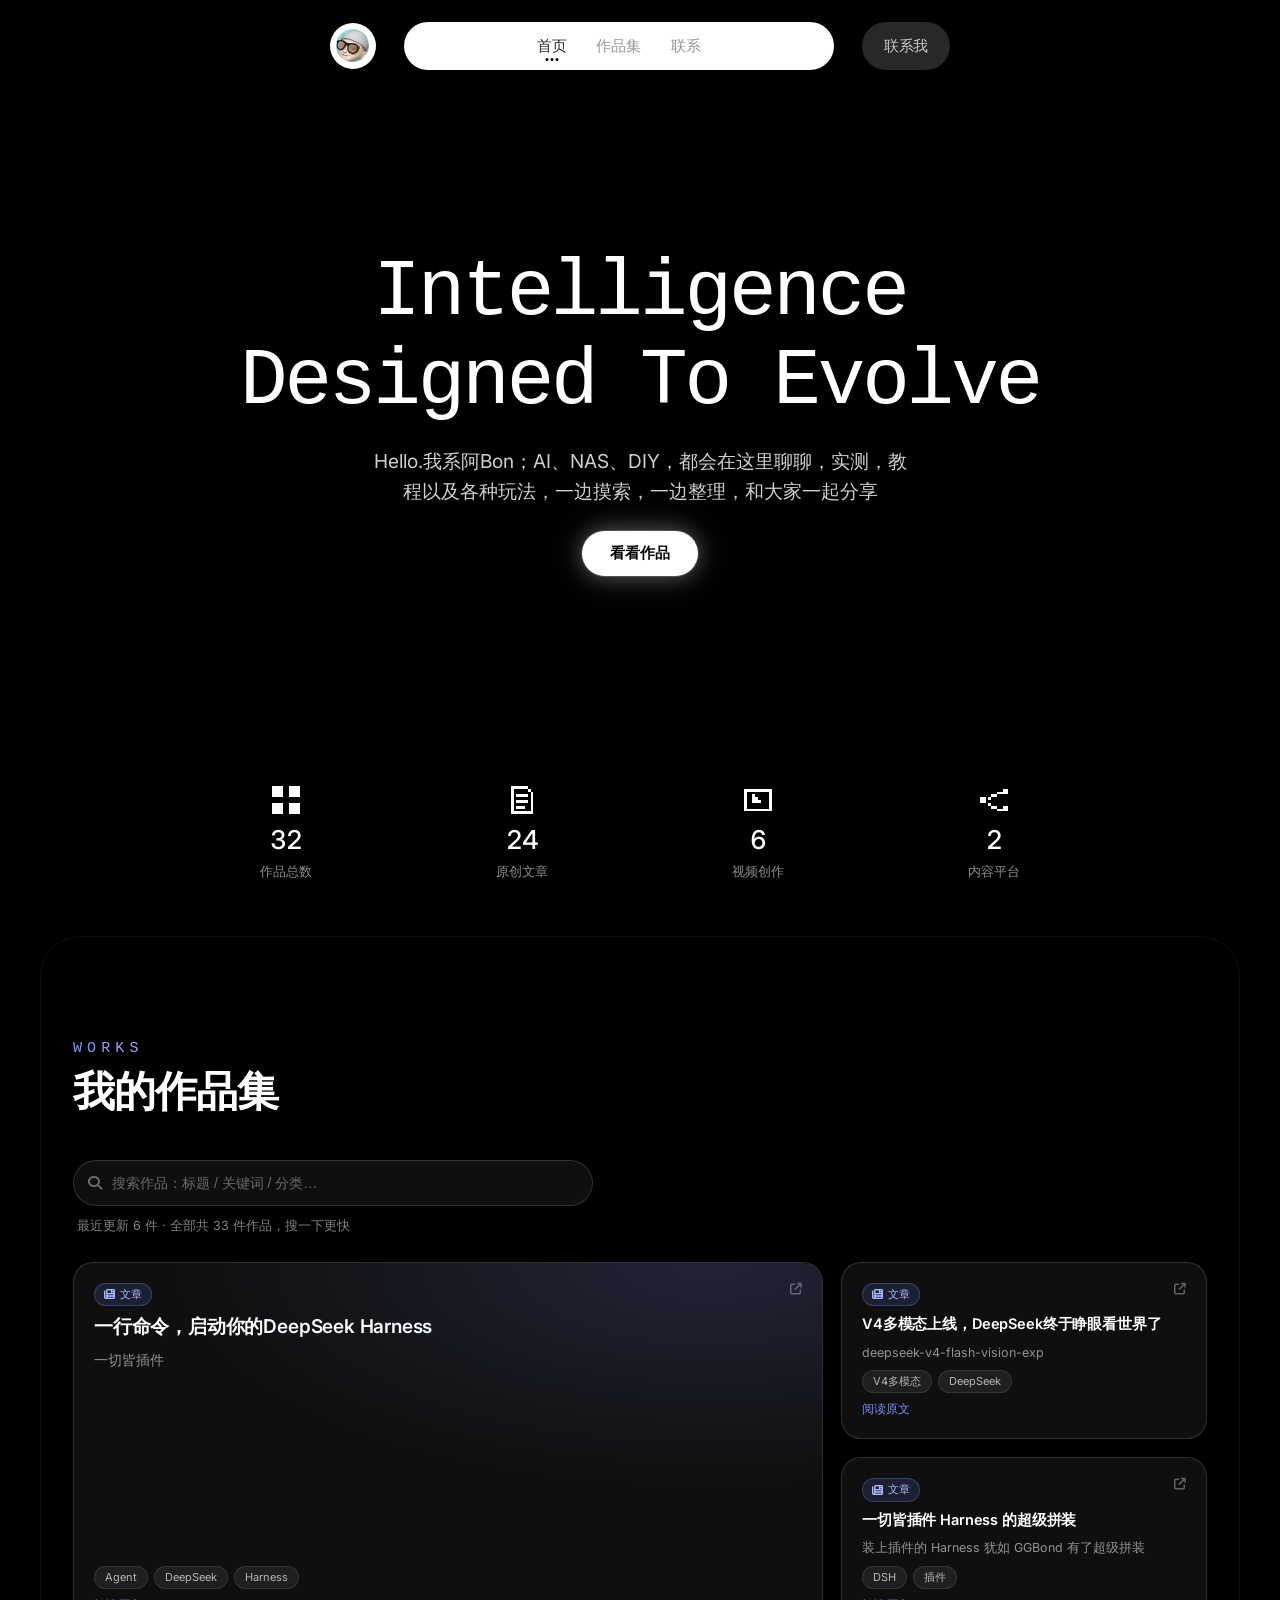
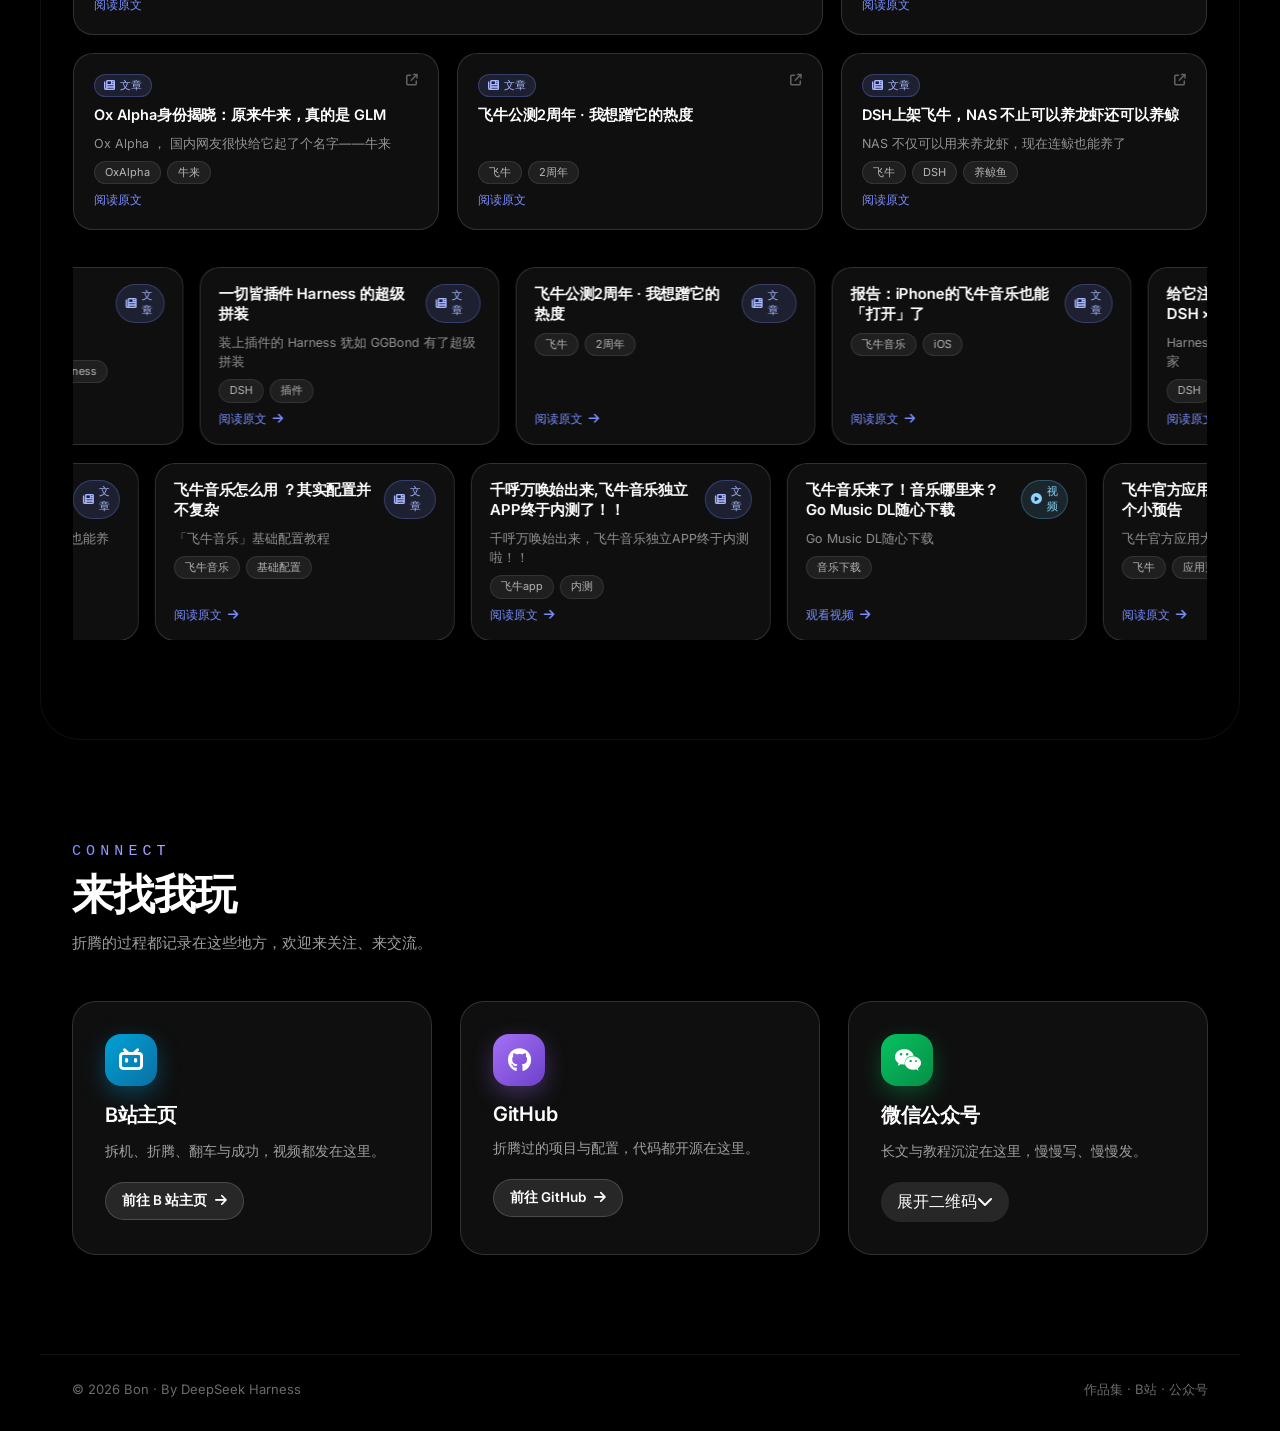
==== commit 48ad7a26: "修复：还原错位滚动带；搜索结果改普通小卡；空态hidden修复；公众号二维码改向上浮层" ====
--- a/index.html
+++ b/index.html
@@ -193,17 +193,26 @@
       <p class="search-meta" id="searchMeta"></p>
     </div>
 
-    <!-- 便当盒：最近更新 6 张（搜索时实时替换为结果） -->
+    <!-- 便当盒：最近更新 6 张（搜索时替换为普通卡片结果网格） -->
     <div class="bento-wrap r" style="--d: 0.2s">
       <div class="bento-grid" id="bentoGrid"></div>
 
-      <!-- 空态 -->
+      <!-- 搜索结果：普通小卡片（非便当盒） -->
+      <div class="search-results" id="searchResults" hidden></div>
+
+      <!-- 空态（仅在搜索后无匹配时显示） -->
       <div class="bento-empty" id="bentoEmpty" hidden>
         <i class="fa-regular fa-face-frown-open"></i>
         <p>没有找到匹配的作品</p>
         <p class="be-sub">换个关键词试试，或者</p>
         <button id="emptyReset" type="button">清空搜索</button>
       </div>
+    </div>
+
+    <!-- 错位滚动带：全部作品的流动展示（由 main.js 渲染） -->
+    <div class="cards-marquee r" id="cardsMarquee" style="--d: 0.3s">
+      <div class="marquee-row" data-dir="-1"><div class="marquee-track"></div></div>
+      <div class="marquee-row stagger" data-dir="1"><div class="marquee-track"></div></div>
     </div>
   </section>
 
--- a/styles.css
+++ b/styles.css
@@ -907,7 +907,7 @@
   color: var(--blue-soft);
 }
 
-/* 空态 */
+/* 空态（hidden 属性必须能生效） */
 .bento-empty {
   display: flex;
   flex-direction: column;
@@ -918,6 +918,10 @@
   border: 1px dashed rgba(255, 255, 255, 0.16);
   background: rgba(255, 255, 255, 0.04);
   text-align: center;
+}
+
+.bento-empty[hidden] {
+  display: none;
 }
 
 .bento-empty > i {
@@ -954,6 +958,142 @@
 }
 
 /* ============================================================
+   搜索结果：普通小卡片网格（非便当盒）
+   ============================================================ */
+.search-results {
+  display: grid;
+  grid-template-columns: repeat(auto-fill, minmax(250px, 1fr));
+  gap: clamp(12px, 1.6vw, 18px);
+}
+
+.search-results .work-card {
+  width: auto;
+  animation: bentoIn 0.5s cubic-bezier(0.22, 1, 0.36, 1) both;
+  animation-delay: calc(var(--i, 0) * 40ms);
+}
+
+/* ============================================================
+   错位滚动带：全部作品的流动展示
+   ============================================================ */
+.cards-marquee {
+  display: flex;
+  flex-direction: column;
+  gap: clamp(12px, 2vh, 18px);
+  margin-top: clamp(26px, 4vh, 44px);
+}
+
+.marquee-row {
+  overflow: hidden;
+}
+
+.marquee-track {
+  display: flex;
+  gap: 16px;
+  width: max-content;
+  will-change: transform;
+  cursor: grab;
+  touch-action: pan-y;
+}
+
+.marquee-track.dragging {
+  cursor: grabbing;
+}
+
+/* 第二行整体偏移，制造交错感 */
+.marquee-row.stagger .marquee-track {
+  padding-left: 90px;
+}
+
+.work-card {
+  flex: 0 0 auto;
+  width: clamp(240px, 26vw, 300px);
+  padding: 16px 18px;
+  border-radius: 20px;
+  background: var(--glass-bg);
+  border: 1px solid var(--glass-border);
+  backdrop-filter: blur(12px);
+  -webkit-backdrop-filter: blur(12px);
+  display: flex;
+  flex-direction: column;
+  gap: 8px;
+  color: inherit;
+  text-decoration: none;
+  transition: border-color 0.3s ease, box-shadow 0.3s ease, transform 0.3s cubic-bezier(0.22, 1, 0.36, 1);
+}
+
+.work-card:hover {
+  transform: translateY(-3px);
+  border-color: rgba(255, 255, 255, 0.24);
+}
+
+.work-card.no-link {
+  cursor: default;
+}
+
+.work-card.no-link:hover {
+  transform: none;
+}
+
+.work-card.no-link .wc-go {
+  color: rgba(255, 255, 255, 0.35);
+}
+
+.wc-head {
+  display: flex;
+  align-items: flex-start;
+  justify-content: space-between;
+  gap: 10px;
+}
+
+.work-card h3 {
+  flex: 1 1 auto;
+  min-width: 0;
+  font-size: 15px;
+  font-weight: 600;
+  color: #fff;
+  letter-spacing: -0.01em;
+  line-height: 1.35;
+}
+
+.work-card h3 mark {
+  background: rgba(122, 143, 255, 0.35);
+  color: #fff;
+  border-radius: 3px;
+  padding: 0 2px;
+}
+
+.work-card p {
+  font-size: 12.5px;
+  color: rgba(255, 255, 255, 0.55);
+  line-height: 1.55;
+}
+
+.work-tags {
+  display: flex;
+  flex-wrap: wrap;
+  gap: 6px;
+}
+
+.work-tags span {
+  font-size: 11px;
+  color: rgba(255, 255, 255, 0.68);
+  background: rgba(255, 255, 255, 0.07);
+  border: 1px solid rgba(255, 255, 255, 0.09);
+  border-radius: 999px;
+  padding: 3px 10px;
+  line-height: 1.4;
+}
+
+.wc-go {
+  margin-top: auto;
+  font-size: 12px;
+  color: var(--blue-soft);
+  display: inline-flex;
+  align-items: center;
+  gap: 6px;
+}
+
+/* ============================================================
    connect cards
    ============================================================ */
 .connect {
@@ -1092,10 +1232,17 @@
 }
 
 /* ============================================================
-   公众号：二维码收起 / 展开（圆角毛玻璃装裱）
+   公众号：二维码向上浮层展开（不撑开卡片、不影响邻卡布局）
    ============================================================ */
 .connect-card.wechat {
+  /* 允许浮层越出卡片边界 */
+  overflow: visible;
   cursor: default;
+}
+
+.connect-card.wechat::before {
+  /* overflow 改 visible 后需自带圆角裁剪光晕 */
+  border-radius: inherit;
 }
 
 .connect-card.wechat:hover {
@@ -1103,28 +1250,36 @@
 }
 
 .cc-qr {
-  position: relative;
-  z-index: 1;
-  width: 100%;
-  max-height: 0;
+  position: absolute;
+  left: 50%;
+  bottom: calc(100% - 16px);
+  z-index: 30;
+  display: flex;
+  flex-direction: column;
+  align-items: center;
   opacity: 0;
-  overflow: hidden;
-  transform: translateY(8px);
+  visibility: hidden;
+  transform: translate(-50%, 10px);
+  pointer-events: none;
   transition:
-    max-height 0.45s cubic-bezier(0.22, 1, 0.36, 1),
     opacity 0.35s ease,
-    transform 0.45s cubic-bezier(0.22, 1, 0.36, 1);
+    transform 0.45s cubic-bezier(0.22, 1, 0.36, 1),
+    visibility 0s linear 0.45s;
 }
 
 .connect-card.open .cc-qr {
-  max-height: 320px;
   opacity: 1;
-  transform: translateY(0);
+  visibility: visible;
+  transform: translate(-50%, 0);
+  pointer-events: none; /* 二维码仅供扫码，避免浮层挡住邻卡点击 */
+  transition:
+    opacity 0.35s ease 0.05s,
+    transform 0.45s cubic-bezier(0.22, 1, 0.36, 1) 0.05s,
+    visibility 0s;
 }
 
 /* 毛玻璃画框 */
 .qr-frame {
-  width: fit-content;
   padding: 10px;
   border-radius: 18px;
   background: rgba(255, 255, 255, 0.12);
@@ -1146,9 +1301,15 @@
 
 .qr-hint {
   margin-top: 10px;
+  padding: 4px 12px;
+  border-radius: 999px;
+  background: rgba(0, 0, 0, 0.55);
+  backdrop-filter: blur(8px);
+  -webkit-backdrop-filter: blur(8px);
   font-size: 12px;
-  color: rgba(255, 255, 255, 0.55);
+  color: rgba(255, 255, 255, 0.85);
   letter-spacing: 0.02em;
+  white-space: nowrap;
 }
 
 /* 展开 / 收起按钮 */
@@ -1235,6 +1396,10 @@
   .bento-card.large {
     grid-column: span 2;
     grid-row: span 1;
+  }
+
+  .marquee-row.stagger .marquee-track {
+    padding-left: 48px;
   }
 
   .connect-grid {
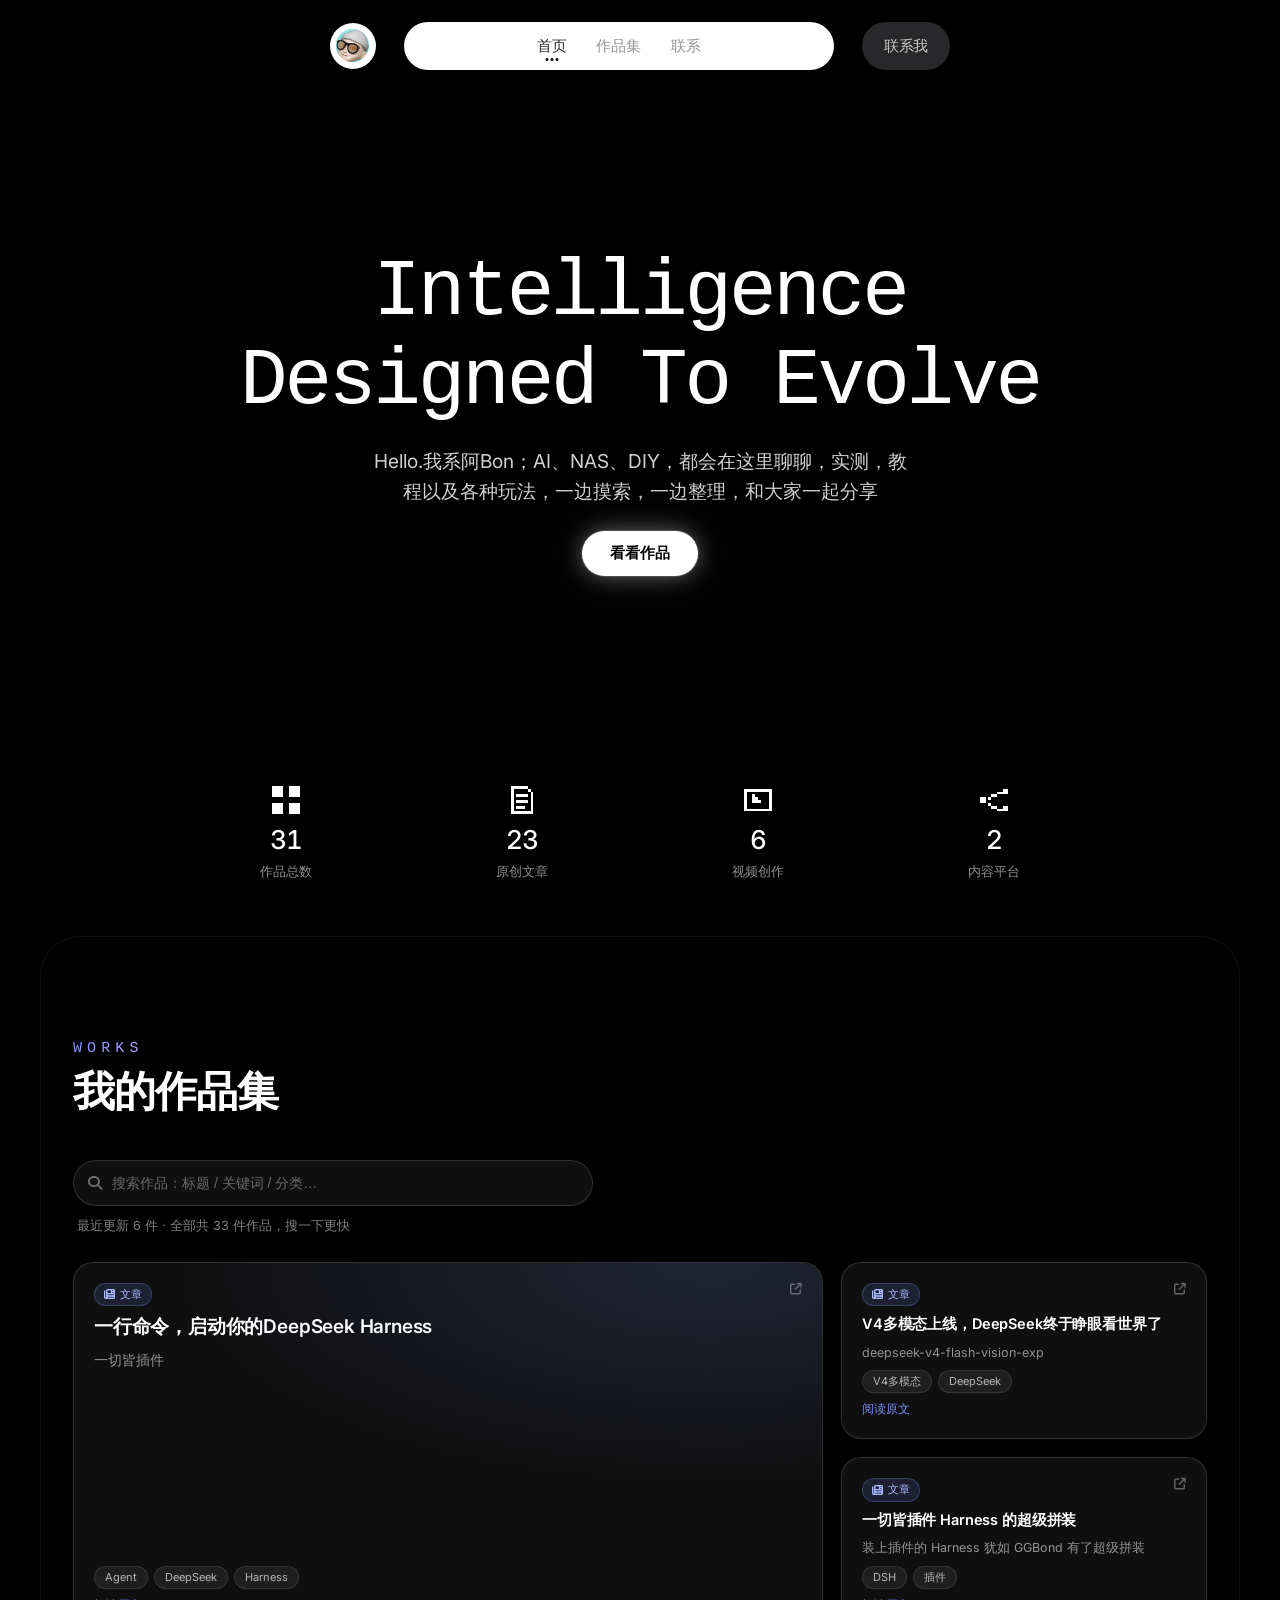
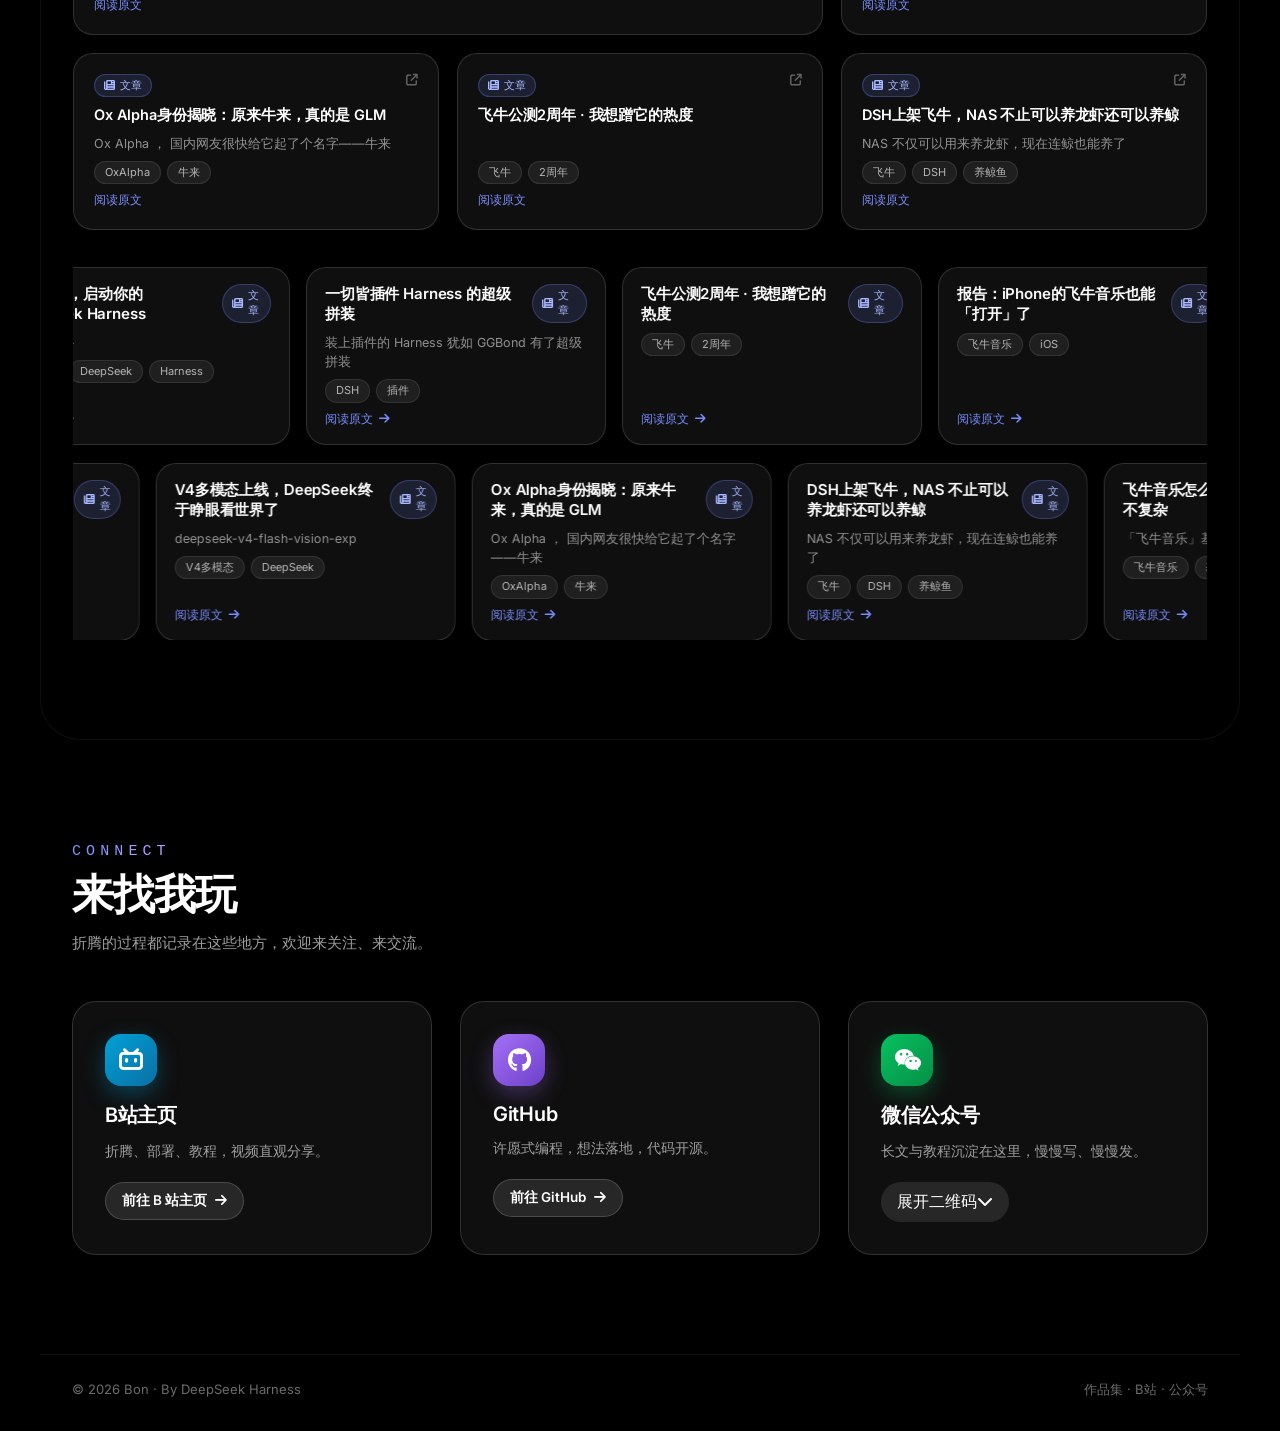
==== commit 55fff426: "改卡语文案：B站=折腾部署教程视频直观分享；GitHub=许愿式编程想法落地代码开源" ====
--- a/index.html
+++ b/index.html
@@ -234,7 +234,7 @@
       >
         <span class="cc-icon"><i class="fa-brands fa-bilibili"></i></span>
         <h3>B站主页</h3>
-        <p>拆机、折腾、翻车与成功，视频都发在这里。</p>
+        <p>折腾、部署、教程，视频直观分享。</p>
         <span class="cc-btn">前往 B 站主页<i class="fa-solid fa-arrow-right"></i></span>
       </a>
 
@@ -247,7 +247,7 @@
       >
         <span class="cc-icon"><i class="fa-brands fa-github"></i></span>
         <h3>GitHub</h3>
-        <p>折腾过的项目与配置，代码都开源在这里。</p>
+        <p>许愿式编程，想法落地，代码开源。</p>
         <span class="cc-btn">前往 GitHub<i class="fa-solid fa-arrow-right"></i></span>
       </a>
 
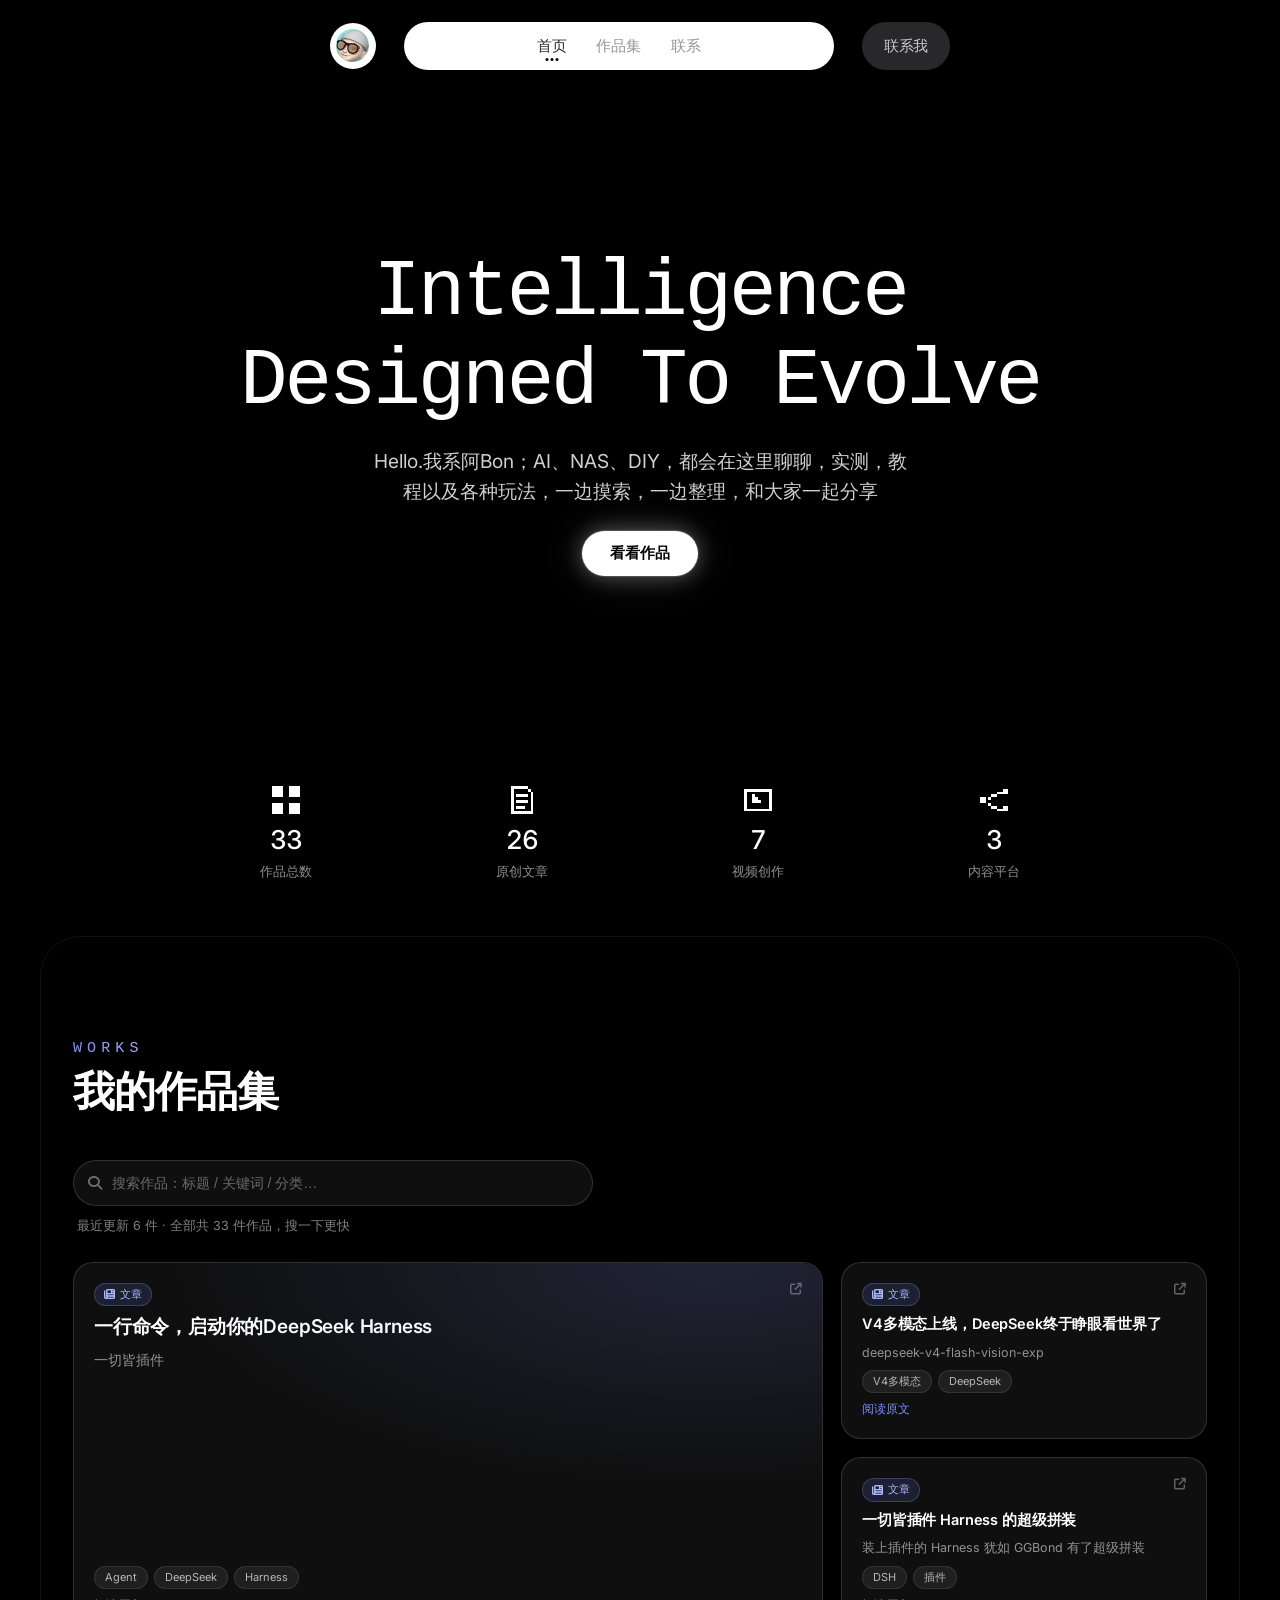
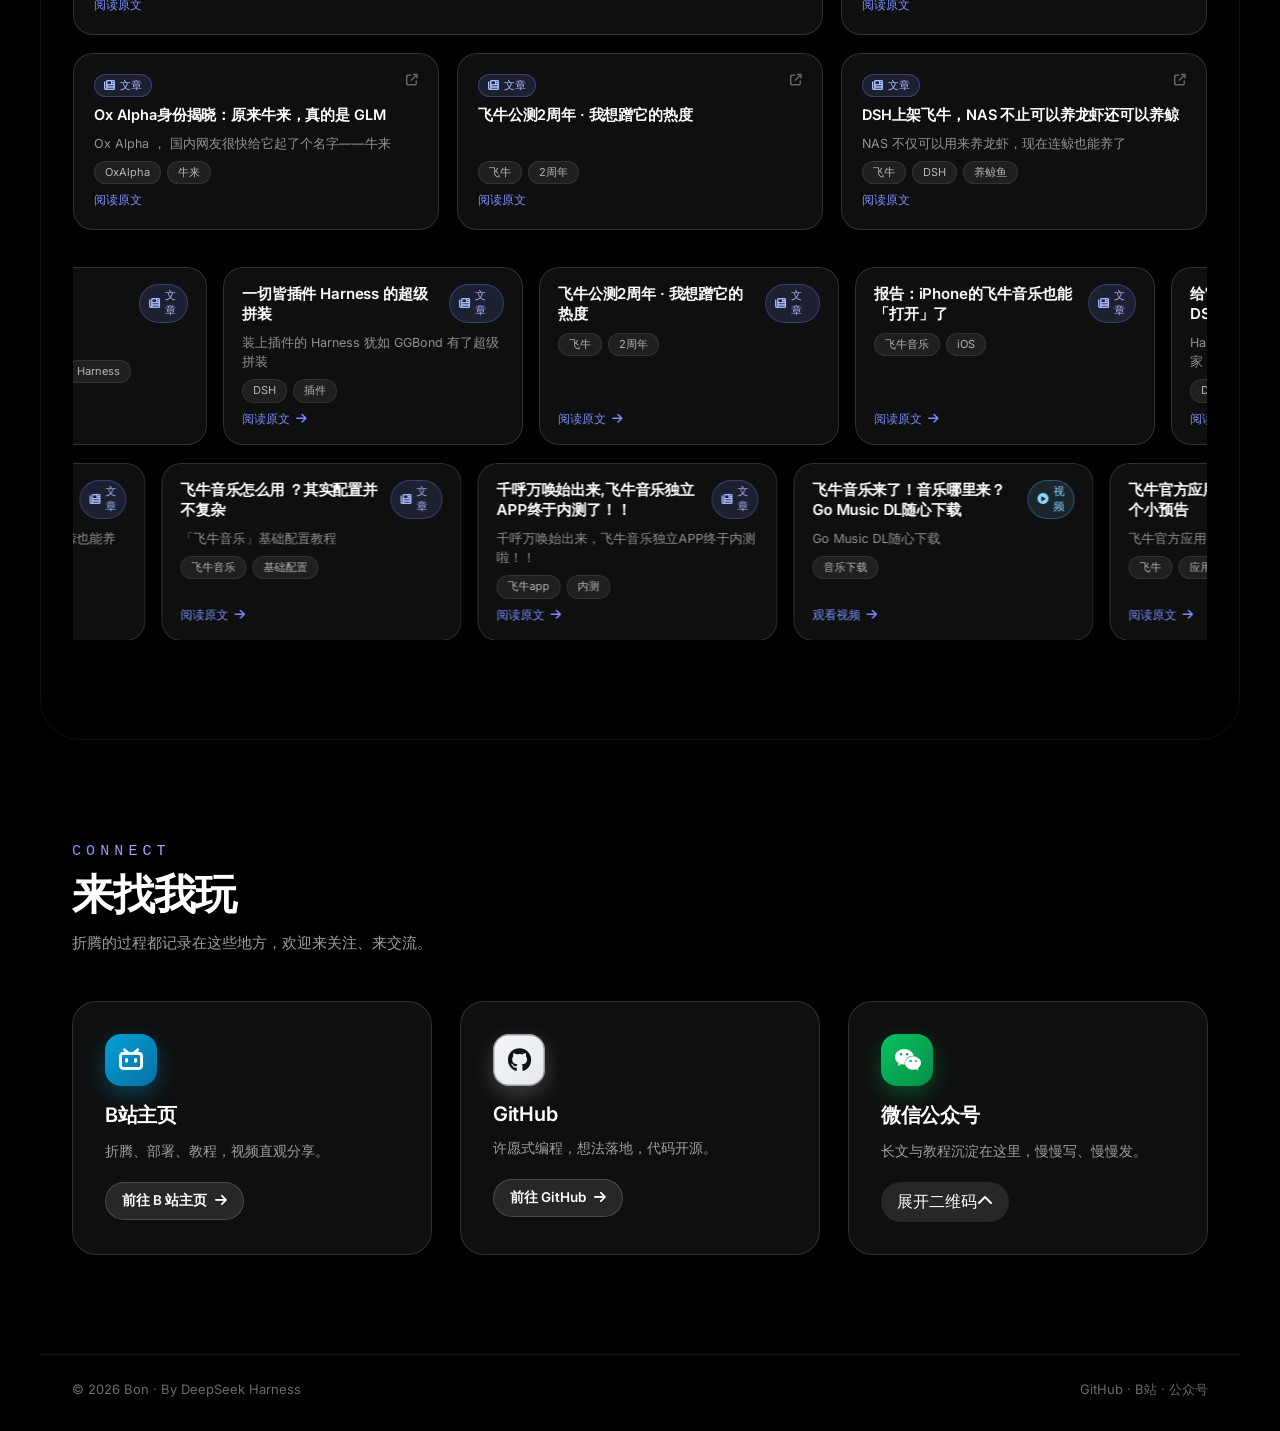
==== commit 1e26d933: "改版收尾：GitHub图标白底黑图标；二维码改卡内浮层遮罩可点击收起；箭头方向修正；搜索清空加大热区；footer改GitHub" ====
--- a/index.html
+++ b/index.html
@@ -263,8 +263,8 @@
           <p class="qr-hint">微信扫码 · 关注公众号</p>
         </div>
         <button class="cc-btn cc-toggle" id="qrToggle" type="button" aria-expanded="false">
-          <span class="ct-label-closed">展开二维码<i class="fa-solid fa-chevron-down"></i></span>
-          <span class="ct-label-open">收起二维码<i class="fa-solid fa-chevron-up"></i></span>
+          <span class="ct-label-closed">展开二维码<i class="fa-solid fa-chevron-up"></i></span>
+          <span class="ct-label-open">收起二维码<i class="fa-solid fa-chevron-down"></i></span>
         </button>
       </div>
     </div>
@@ -272,7 +272,7 @@
 
   <footer class="site-footer">
     <span>© 2026 Bon · By DeepSeek Harness</span>
-    <span class="sf-links">作品集 · B站 · 公众号</span>
+    <span class="sf-links">GitHub · B站 · 公众号</span>
   </footer>
 
   <script src="works-data.js"></script>
--- a/styles.css
+++ b/styles.css
@@ -700,21 +700,26 @@
 .search-box button {
   flex: 0 0 auto;
   display: none;
+  align-items: center;
+  justify-content: center;
+  width: 34px;
+  height: 34px;
+  margin: 2px;
   border: 0;
+  border-radius: 999px;
   background: transparent;
-  color: rgba(255, 255, 255, 0.45);
-  font-size: 15px;
+  color: rgba(255, 255, 255, 0.5);
+  font-size: 17px;
   cursor: pointer;
-  padding: 4px;
-  border-radius: 50%;
-  transition: color 0.2s ease;
+  transition: background 0.2s ease, color 0.2s ease;
 }
 
 .search-box.has-q button {
-  display: inline-block;
+  display: inline-flex;
 }
 
 .search-box button:hover {
+  background: rgba(255, 255, 255, 0.14);
   color: #fff;
 }
 
@@ -1136,7 +1141,7 @@
 }
 
 .connect-card.github::before {
-  background: radial-gradient(90% 120% at 85% 0%, rgba(163, 113, 247, 0.22), transparent 60%);
+  background: radial-gradient(90% 120% at 85% 0%, rgba(139, 148, 158, 0.25), transparent 60%);
 }
 
 .connect-card.wechat::before {
@@ -1153,7 +1158,7 @@
 }
 
 .connect-card.github:hover {
-  box-shadow: 0 18px 50px rgba(163, 113, 247, 0.2);
+  box-shadow: 0 18px 50px rgba(245, 246, 250, 0.22);
 }
 
 .connect-card.wechat:hover {
@@ -1182,8 +1187,16 @@
 }
 
 .connect-card.github .cc-icon {
-  background: linear-gradient(135deg, #a371f7, #6e40c9);
-  box-shadow: 0 8px 22px rgba(163, 113, 247, 0.32);
+  /* 白底黑图标（GitHub 反色搭配） */
+  background: linear-gradient(135deg, #f5f7fa, #e4e8ec);
+  color: #0d1117;
+  box-shadow:
+    0 8px 22px rgba(255, 255, 255, 0.2),
+    inset 0 0 0 1.5px rgba(0, 0, 0, 0.35);
+}
+
+.connect-card.github .cc-icon i {
+  color: #0d1117;
 }
 
 .connect-card.wechat .cc-icon {
@@ -1232,34 +1245,33 @@
 }
 
 /* ============================================================
-   公众号：二维码向上浮层展开（不撑开卡片、不影响邻卡布局）
+   公众号：二维码在卡片范围内浮层展开（全覆盖遮罩，不撑尺寸）
    ============================================================ */
 .connect-card.wechat {
-  /* 允许浮层越出卡片边界 */
-  overflow: visible;
   cursor: default;
-}
-
-.connect-card.wechat::before {
-  /* overflow 改 visible 后需自带圆角裁剪光晕 */
-  border-radius: inherit;
 }
 
 .connect-card.wechat:hover {
   transform: none;
 }
 
+/* 浮层 = 卡片内全覆盖遮罩：盖住卡内图标/文字，居中展示二维码 */
 .cc-qr {
   position: absolute;
-  left: 50%;
-  bottom: calc(100% - 16px);
+  inset: 0;
   z-index: 30;
   display: flex;
   flex-direction: column;
   align-items: center;
+  justify-content: center;
+  gap: 12px;
+  border-radius: 24px;
+  background: rgba(4, 10, 8, 0.72);
+  backdrop-filter: blur(14px);
+  -webkit-backdrop-filter: blur(14px);
   opacity: 0;
   visibility: hidden;
-  transform: translate(-50%, 10px);
+  transform: translateY(14px);
   pointer-events: none;
   transition:
     opacity 0.35s ease,
@@ -1270,8 +1282,8 @@
 .connect-card.open .cc-qr {
   opacity: 1;
   visibility: visible;
-  transform: translate(-50%, 0);
-  pointer-events: none; /* 二维码仅供扫码，避免浮层挡住邻卡点击 */
+  transform: translateY(0);
+  pointer-events: auto;
   transition:
     opacity 0.35s ease 0.05s,
     transform 0.45s cubic-bezier(0.22, 1, 0.36, 1) 0.05s,
@@ -1300,12 +1312,10 @@
 }
 
 .qr-hint {
-  margin-top: 10px;
   padding: 4px 12px;
   border-radius: 999px;
-  background: rgba(0, 0, 0, 0.55);
-  backdrop-filter: blur(8px);
-  -webkit-backdrop-filter: blur(8px);
+  background: rgba(255, 255, 255, 0.1);
+  border: 1px solid rgba(255, 255, 255, 0.16);
   font-size: 12px;
   color: rgba(255, 255, 255, 0.85);
   letter-spacing: 0.02em;
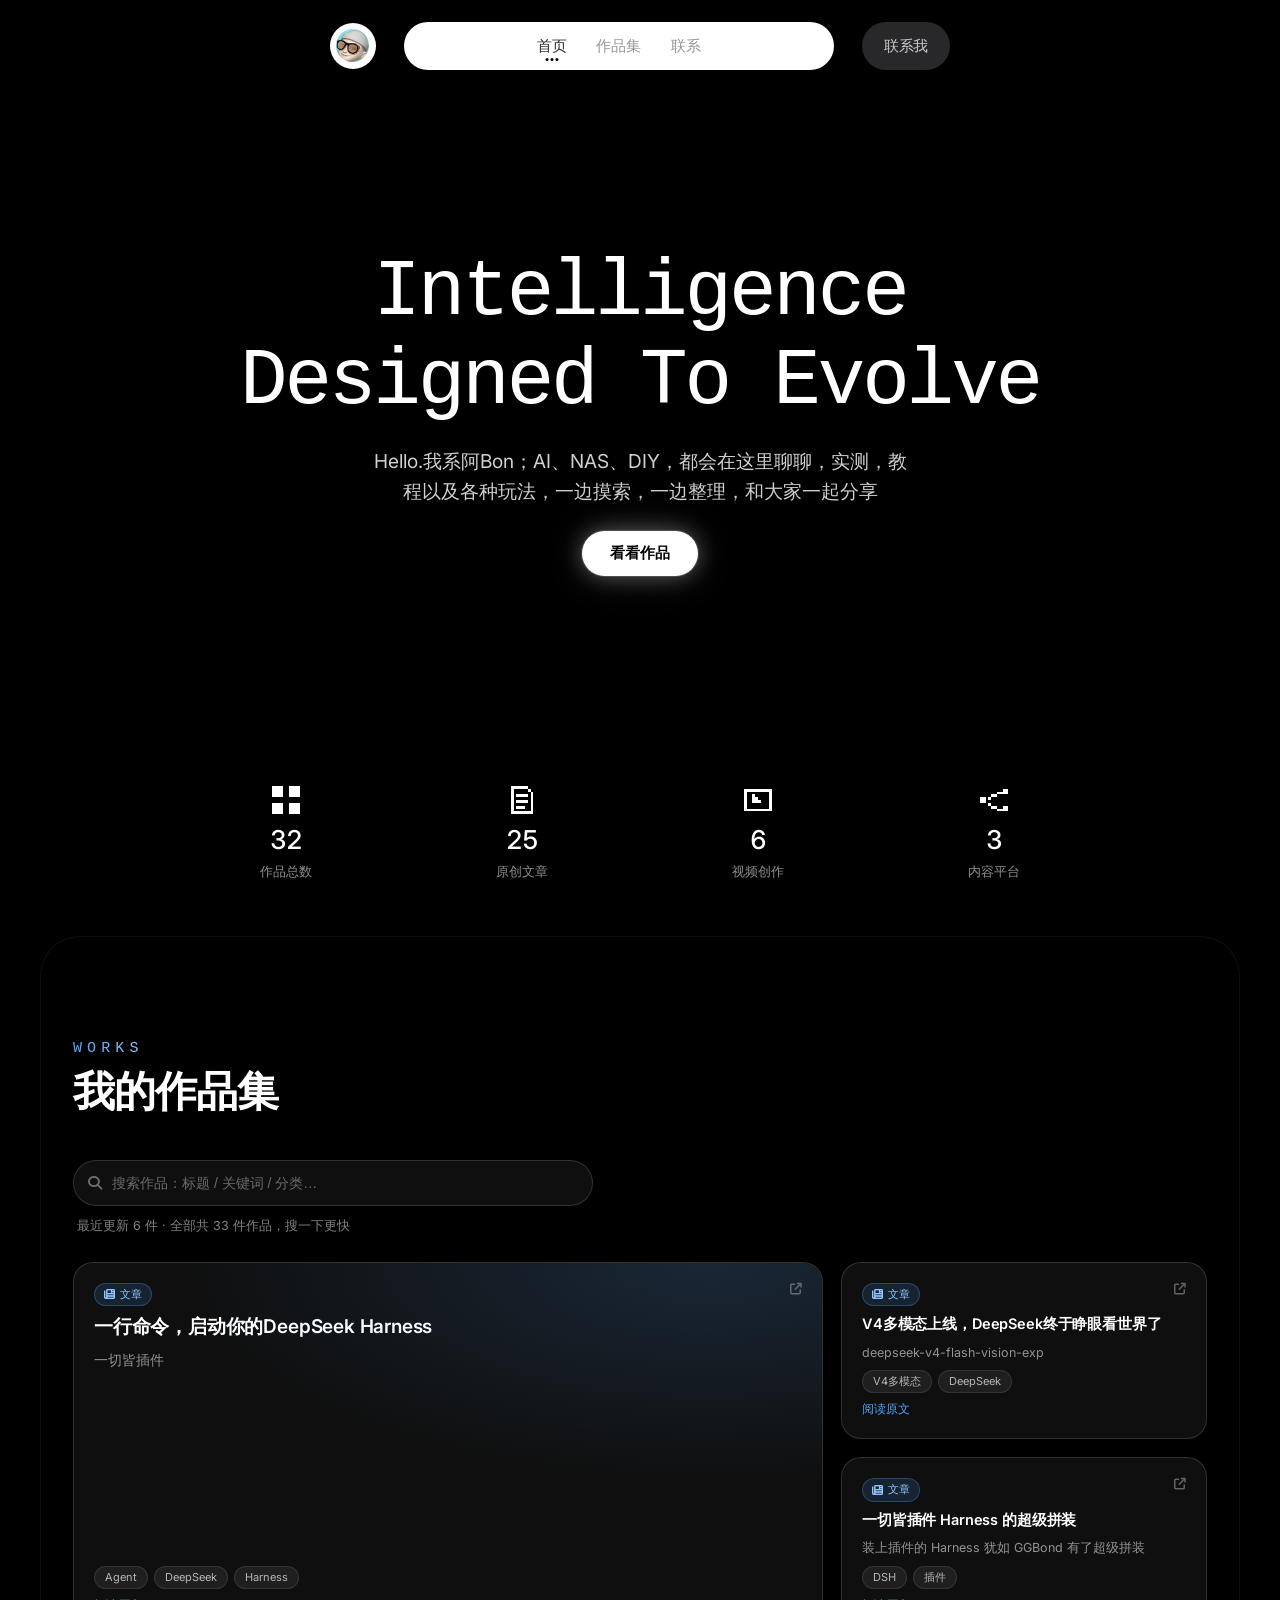
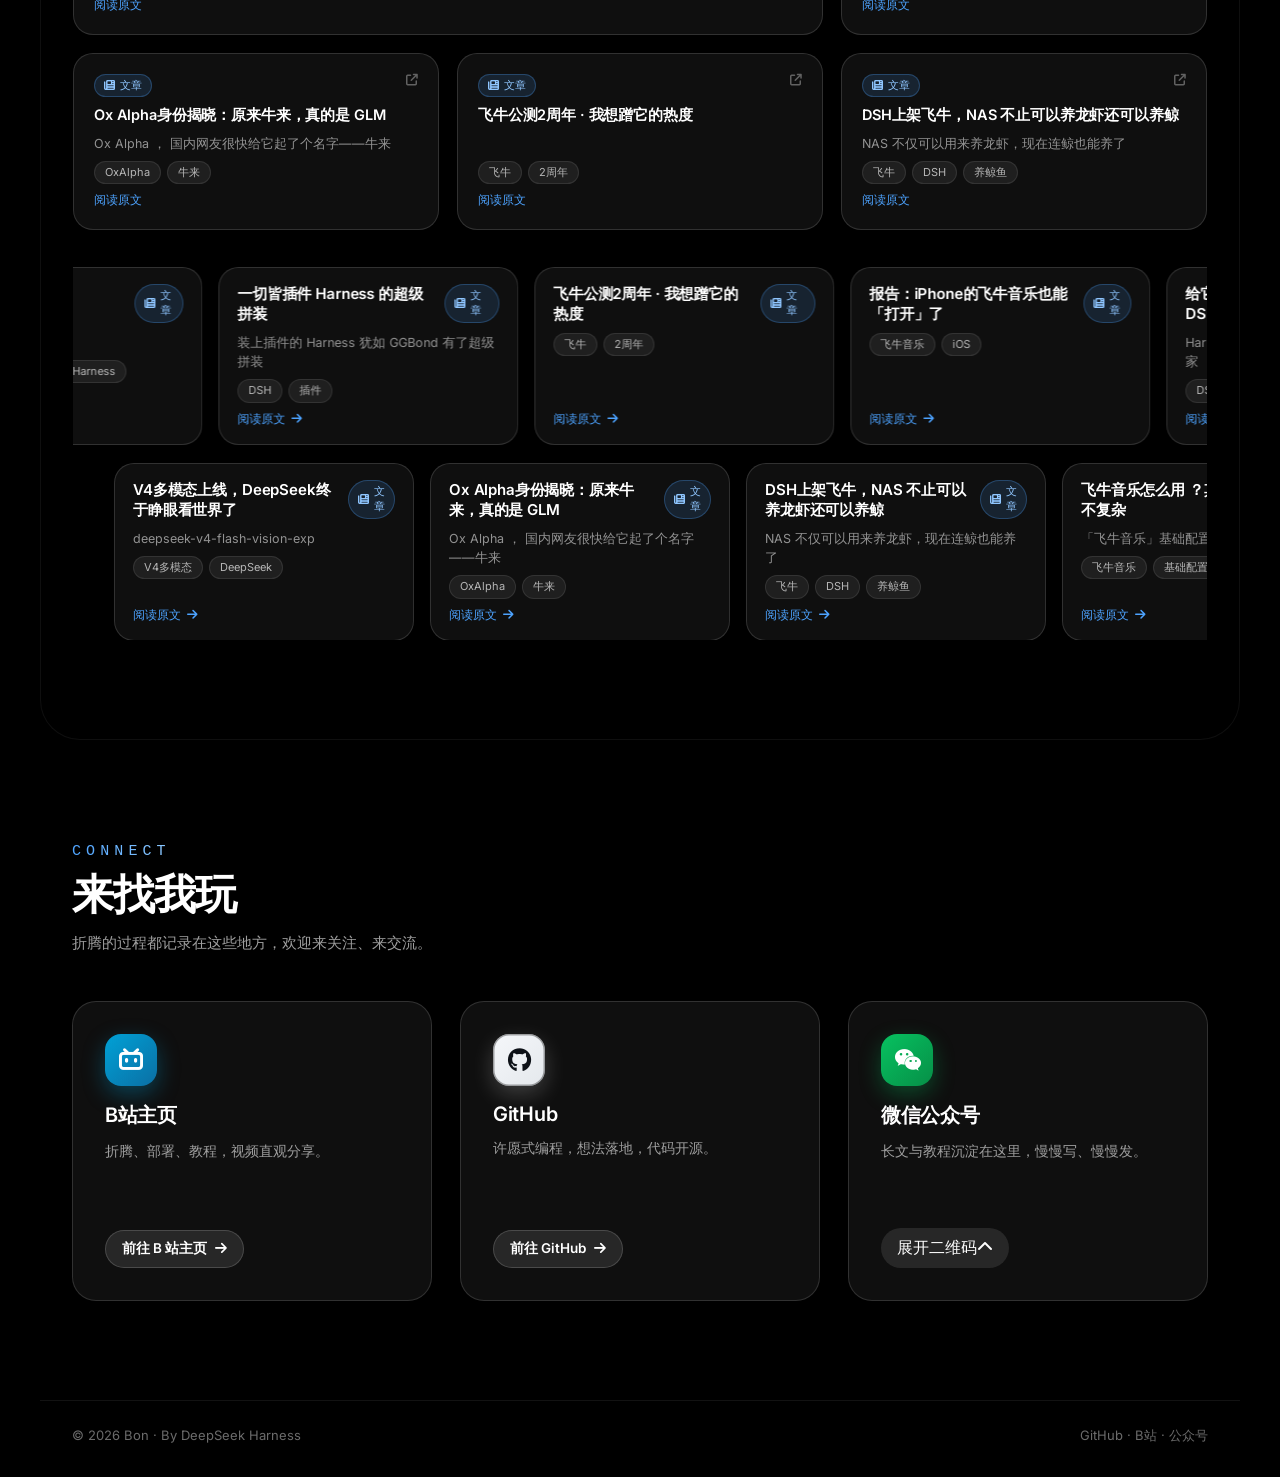
==== commit 255ebfb0: "二维码面板提示文字分两行居中、亮度提至0.95白；QR尺寸微调确保不遮收起按钮" ====
--- a/index.html
+++ b/index.html
@@ -260,7 +260,7 @@
           <div class="qr-frame">
             <img src="assets/wechat-qr.jpg" alt="微信公众号二维码" loading="lazy" />
           </div>
-          <p class="qr-hint">微信扫码 · 关注公众号</p>
+          <p class="qr-hint"><span>微信扫码</span><span>关注公众号</span></p>
         </div>
         <button class="cc-btn cc-toggle" id="qrToggle" type="button" aria-expanded="false">
           <span class="ct-label-closed">展开二维码<i class="fa-solid fa-chevron-up"></i></span>
--- a/styles.css
+++ b/styles.css
@@ -18,10 +18,10 @@
   --font-sans: "Inter", "Segoe UI", system-ui, sans-serif;
   --font-display: "BubbledotICG-FinePos", "Geist Pixel Circle", monospace;
 
-  --blue-1: #4338ca;
+  --blue-1: #1d4ed8;
   --blue-2: #1d4ed8;
   --blue-3: #0b2a7a;
-  --blue-soft: #7a8fff;
+  --blue-soft: #4da3ff;
   --glass-bg: rgba(255, 255, 255, 0.06);
   --glass-border: rgba(255, 255, 255, 0.14);
 }
@@ -627,7 +627,7 @@
   font-family: var(--font-display);
   font-size: clamp(13px, 1.4vw, 15px);
   letter-spacing: 0.34em;
-  background: linear-gradient(90deg, var(--blue-soft), #b7a6ff);
+  background: linear-gradient(90deg, var(--blue-soft), #8ec9ff);
   -webkit-background-clip: text;
   background-clip: text;
   color: transparent;
@@ -672,7 +672,7 @@
 
 .search-box:focus-within,
 .search-box.has-q {
-  border-color: rgba(122, 143, 255, 0.55);
+  border-color: rgba(77, 163, 255, 0.55);
   background: rgba(255, 255, 255, 0.09);
 }
 
@@ -778,8 +778,8 @@
 
 .bento-card:hover {
   transform: translateY(-3px);
-  border-color: rgba(122, 143, 255, 0.55);
-  box-shadow: 0 14px 40px rgba(67, 56, 202, 0.32);
+  border-color: rgba(77, 163, 255, 0.55);
+  box-shadow: 0 14px 40px rgba(29, 78, 216, 0.32);
 }
 
 /* 首位作品 = 大磁贴：跨 2 列 2 行 */
@@ -810,7 +810,7 @@
   border-radius: inherit;
   background: radial-gradient(
     120% 100% at 85% 0%,
-    rgba(122, 143, 255, 0.16),
+    rgba(77, 163, 255, 0.16),
     transparent 60%
   );
   pointer-events: none;
@@ -835,9 +835,9 @@
 }
 
 .cat-article {
-  color: #a9b8ff;
-  background: rgba(122, 143, 255, 0.14);
-  border: 1px solid rgba(122, 143, 255, 0.28);
+  color: #8fc6ff;
+  background: rgba(77, 163, 255, 0.14);
+  border: 1px solid rgba(77, 163, 255, 0.28);
 }
 
 .cat-video {
@@ -871,7 +871,7 @@
 }
 
 .bento-card h3 mark {
-  background: rgba(122, 143, 255, 0.35);
+  background: rgba(77, 163, 255, 0.35);
   color: #fff;
   border-radius: 3px;
   padding: 0 2px;
@@ -1061,7 +1061,7 @@
 }
 
 .work-card h3 mark {
-  background: rgba(122, 143, 255, 0.35);
+  background: rgba(77, 163, 255, 0.35);
   color: #fff;
   border-radius: 3px;
   padding: 0 2px;
@@ -1225,7 +1225,8 @@
 .cc-btn {
   position: relative;
   z-index: 1;
-  margin-top: 10px;
+  /* 沉底：把按钮推到卡片底部，与描述之间的空隙留在中部 */
+  margin-top: auto;
   display: inline-flex;
   align-items: center;
   gap: 8px;
@@ -1245,34 +1246,41 @@
 }
 
 /* ============================================================
-   公众号：二维码在卡片范围内浮层展开（全覆盖遮罩，不撑尺寸）
+   公众号：二维码浮层面板（内缩不贴边、不遮收起按钮）
    ============================================================ */
 .connect-card.wechat {
   cursor: default;
+  /* 保证按钮区永远在浮层之下留出空间 */
+  min-height: 300px;
 }
 
 .connect-card.wechat:hover {
   transform: none;
 }
 
-/* 浮层 = 卡片内全覆盖遮罩：盖住卡内图标/文字，居中展示二维码 */
+/* 浮层 = 卡片内一块圆角毛玻璃面板：只盖中部信息区，
+   四周内缩 12px 不与卡片边缘重合，底部收起按钮始终可见可点 */
 .cc-qr {
   position: absolute;
-  inset: 0;
+  top: 10px;
+  left: 12px;
+  right: 12px;
   z-index: 30;
   display: flex;
   flex-direction: column;
   align-items: center;
   justify-content: center;
-  gap: 12px;
-  border-radius: 24px;
+  gap: 8px;
+  padding: 12px;
+  border-radius: 16px;
   background: rgba(4, 10, 8, 0.72);
   backdrop-filter: blur(14px);
   -webkit-backdrop-filter: blur(14px);
   opacity: 0;
   visibility: hidden;
-  transform: translateY(14px);
+  transform: translateY(10px);
   pointer-events: none;
+  cursor: pointer;
   transition:
     opacity 0.35s ease,
     transform 0.45s cubic-bezier(0.22, 1, 0.36, 1),
@@ -1292,8 +1300,8 @@
 
 /* 毛玻璃画框 */
 .qr-frame {
-  padding: 10px;
-  border-radius: 18px;
+  padding: 8px;
+  border-radius: 14px;
   background: rgba(255, 255, 255, 0.12);
   border: 1px solid rgba(255, 255, 255, 0.28);
   backdrop-filter: blur(14px);
@@ -1305,21 +1313,26 @@
 
 .qr-frame img {
   display: block;
-  width: clamp(150px, 16vw, 190px);
+  /* 尺寸收敛：面板整体变矮，收起按钮不被遮挡 */
+  width: clamp(108px, 12vw, 130px);
   height: auto;
-  border-radius: 10px;
+  border-radius: 8px;
   background: #fff;
 }
 
+/* 提示文字：两行居中、高亮度 */
 .qr-hint {
-  padding: 4px 12px;
-  border-radius: 999px;
-  background: rgba(255, 255, 255, 0.1);
-  border: 1px solid rgba(255, 255, 255, 0.16);
-  font-size: 12px;
-  color: rgba(255, 255, 255, 0.85);
-  letter-spacing: 0.02em;
-  white-space: nowrap;
+  display: flex;
+  flex-direction: column;
+  align-items: center;
+  gap: 2px;
+  margin: 0;
+  font-size: 12.5px;
+  font-weight: 500;
+  line-height: 1.5;
+  color: rgba(255, 255, 255, 0.95);
+  text-shadow: 0 1px 3px rgba(0, 0, 0, 0.55);
+  letter-spacing: 0.03em;
 }
 
 /* 展开 / 收起按钮 */
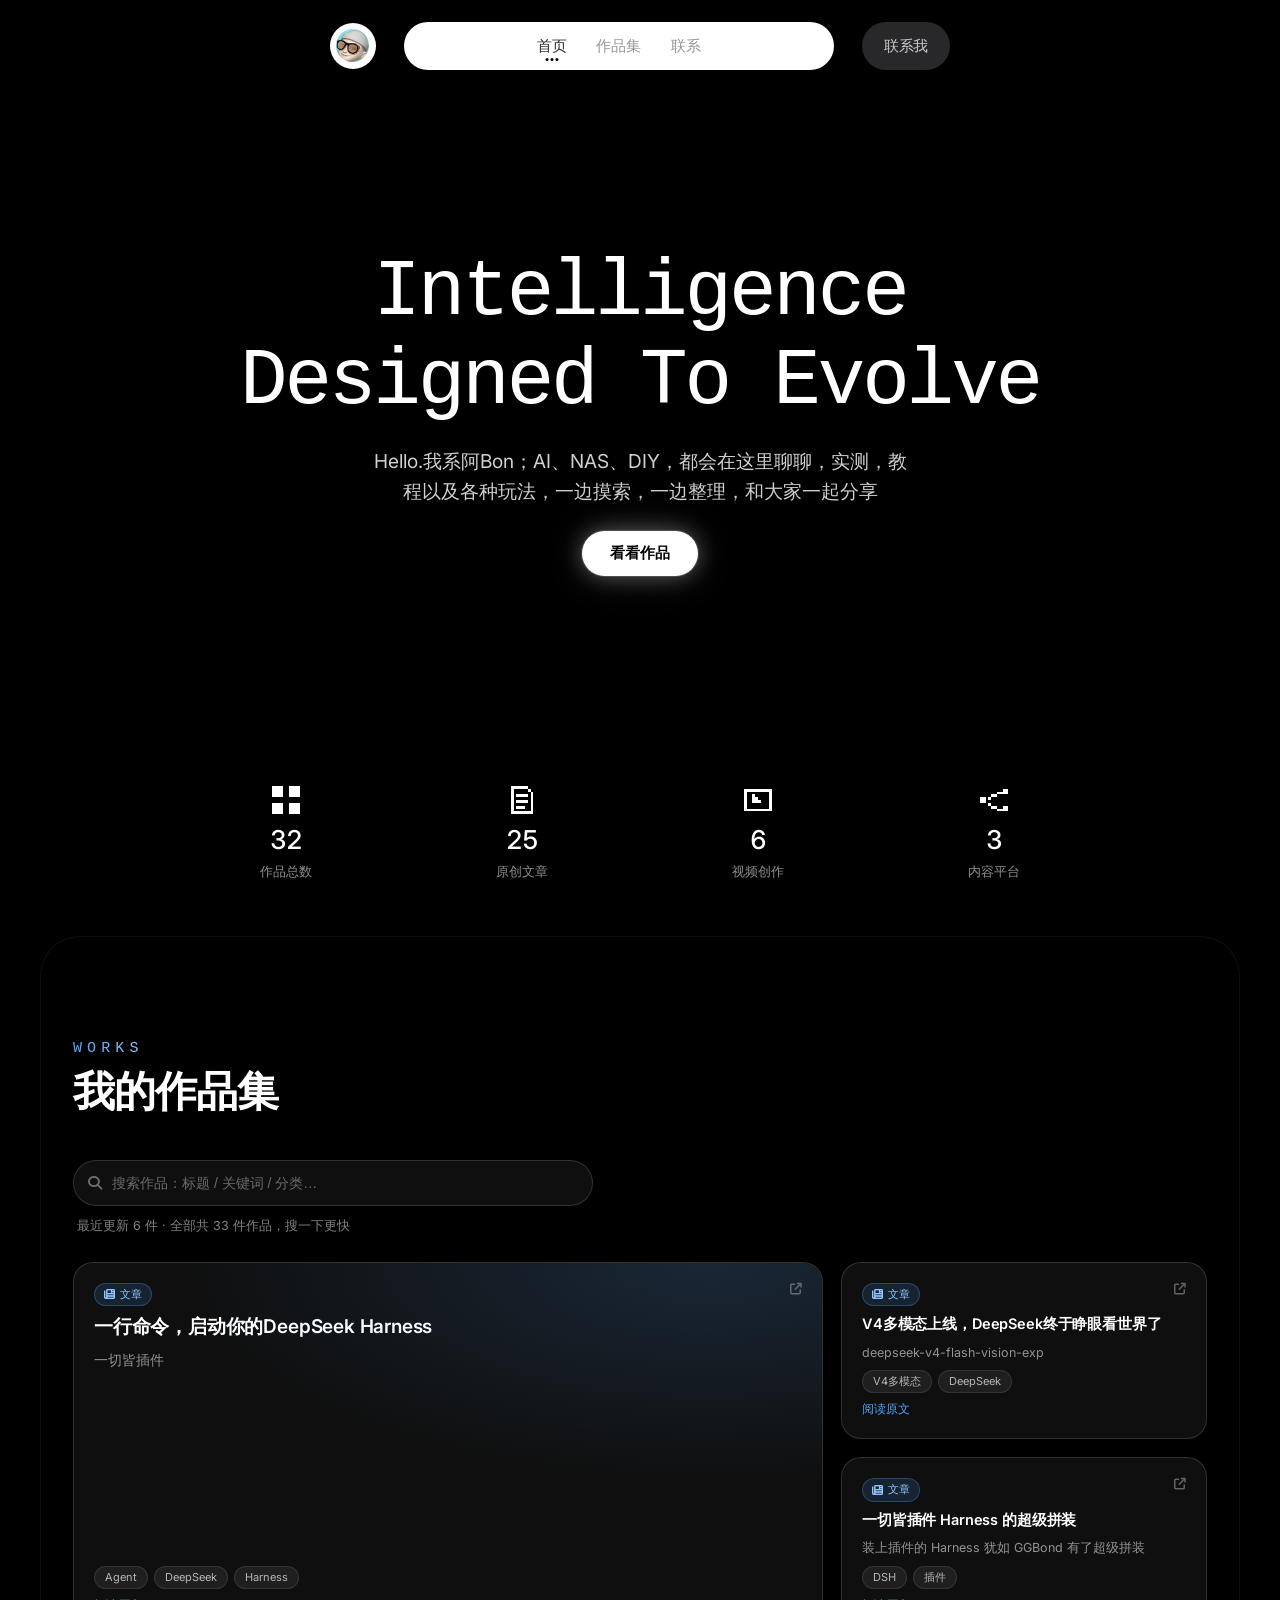
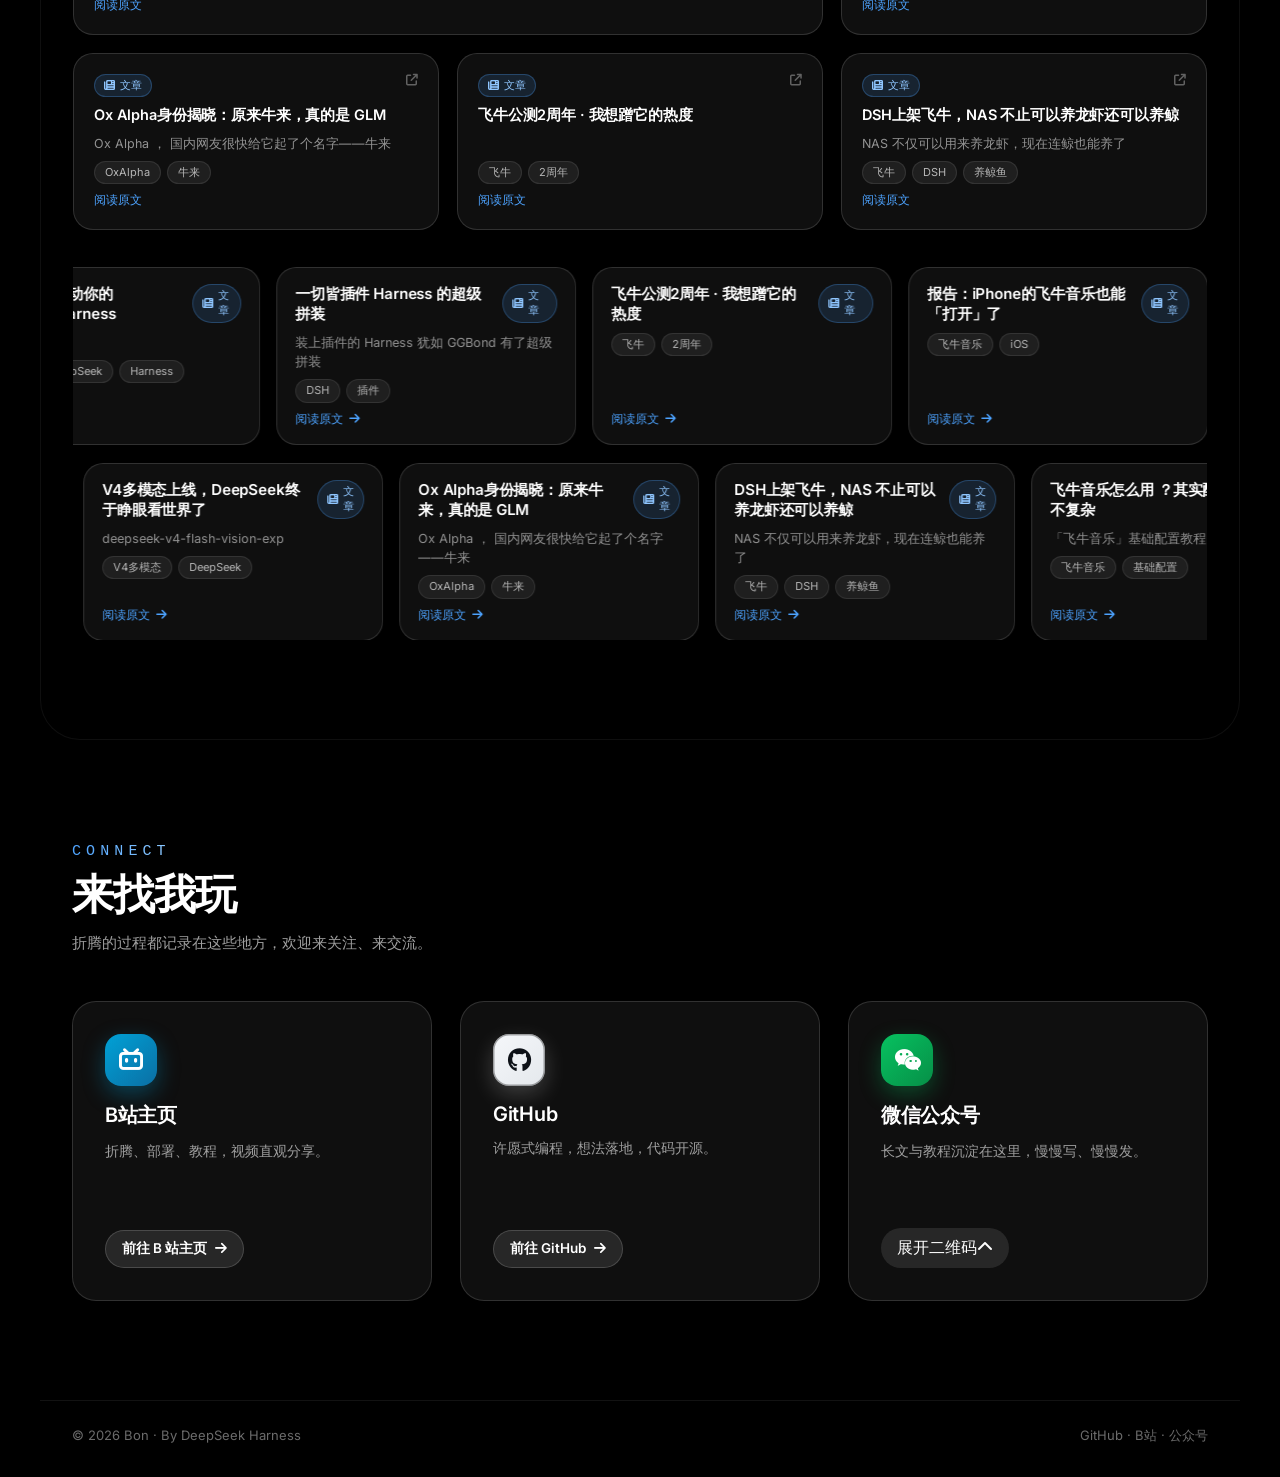
==== commit 944bc936: "修复二维码提示文字分行+提亮(.cc-qr .qr-hint特异性)；静态资源加自动版本号根治缓存" ====
--- a/index.html
+++ b/index.html
@@ -31,7 +31,7 @@
     referrerpolicy="no-referrer"
   />
 
-  <link rel="stylesheet" href="styles.css" />
+  <link rel="stylesheet" href="styles.css?v=202610241544" />
 </head>
 <body>
   <!-- ============ fixed video background ============ -->
@@ -275,7 +275,7 @@
     <span class="sf-links">GitHub · B站 · 公众号</span>
   </footer>
 
-  <script src="works-data.js"></script>
-  <script src="main.js"></script>
+  <script src="works-data.js?v=202610241544"></script>
+  <script src="main.js?v=202610241544"></script>
 </body>
 </html>
--- a/styles.css
+++ b/styles.css
@@ -1258,8 +1258,8 @@
   transform: none;
 }
 
-/* 浮层 = 卡片内一块圆角毛玻璃面板：只盖中部信息区，
-   四周内缩 12px 不与卡片边缘重合，底部收起按钮始终可见可点 */
+/* 浮层 = 卡片内一块圆角毛玻璃面板：左二维码 + 右两行提示，
+   四周内缩不与卡片边缘重合，底部收起按钮始终可见可点 */
 .cc-qr {
   position: absolute;
   top: 10px;
@@ -1267,11 +1267,11 @@
   right: 12px;
   z-index: 30;
   display: flex;
-  flex-direction: column;
+  flex-direction: row;
   align-items: center;
   justify-content: center;
-  gap: 8px;
-  padding: 12px;
+  gap: 14px;
+  padding: 12px 16px;
   border-radius: 16px;
   background: rgba(4, 10, 8, 0.72);
   backdrop-filter: blur(14px);
@@ -1320,19 +1320,21 @@
   background: #fff;
 }
 
-/* 提示文字：两行居中、高亮度 */
-.qr-hint {
+/* 提示文字：二维码右侧、两行左对齐、高亮度
+   （.cc-qr 前缀提高特异性，避免被 .connect-card p 的低亮度样式覆盖） */
+.cc-qr .qr-hint {
   display: flex;
   flex-direction: column;
-  align-items: center;
-  gap: 2px;
+  align-items: flex-start;
+  gap: 3px;
   margin: 0;
-  font-size: 12.5px;
+  font-size: 13px;
   font-weight: 500;
   line-height: 1.5;
   color: rgba(255, 255, 255, 0.95);
   text-shadow: 0 1px 3px rgba(0, 0, 0, 0.55);
-  letter-spacing: 0.03em;
+  letter-spacing: 0.04em;
+  text-align: left;
 }
 
 /* 展开 / 收起按钮 */
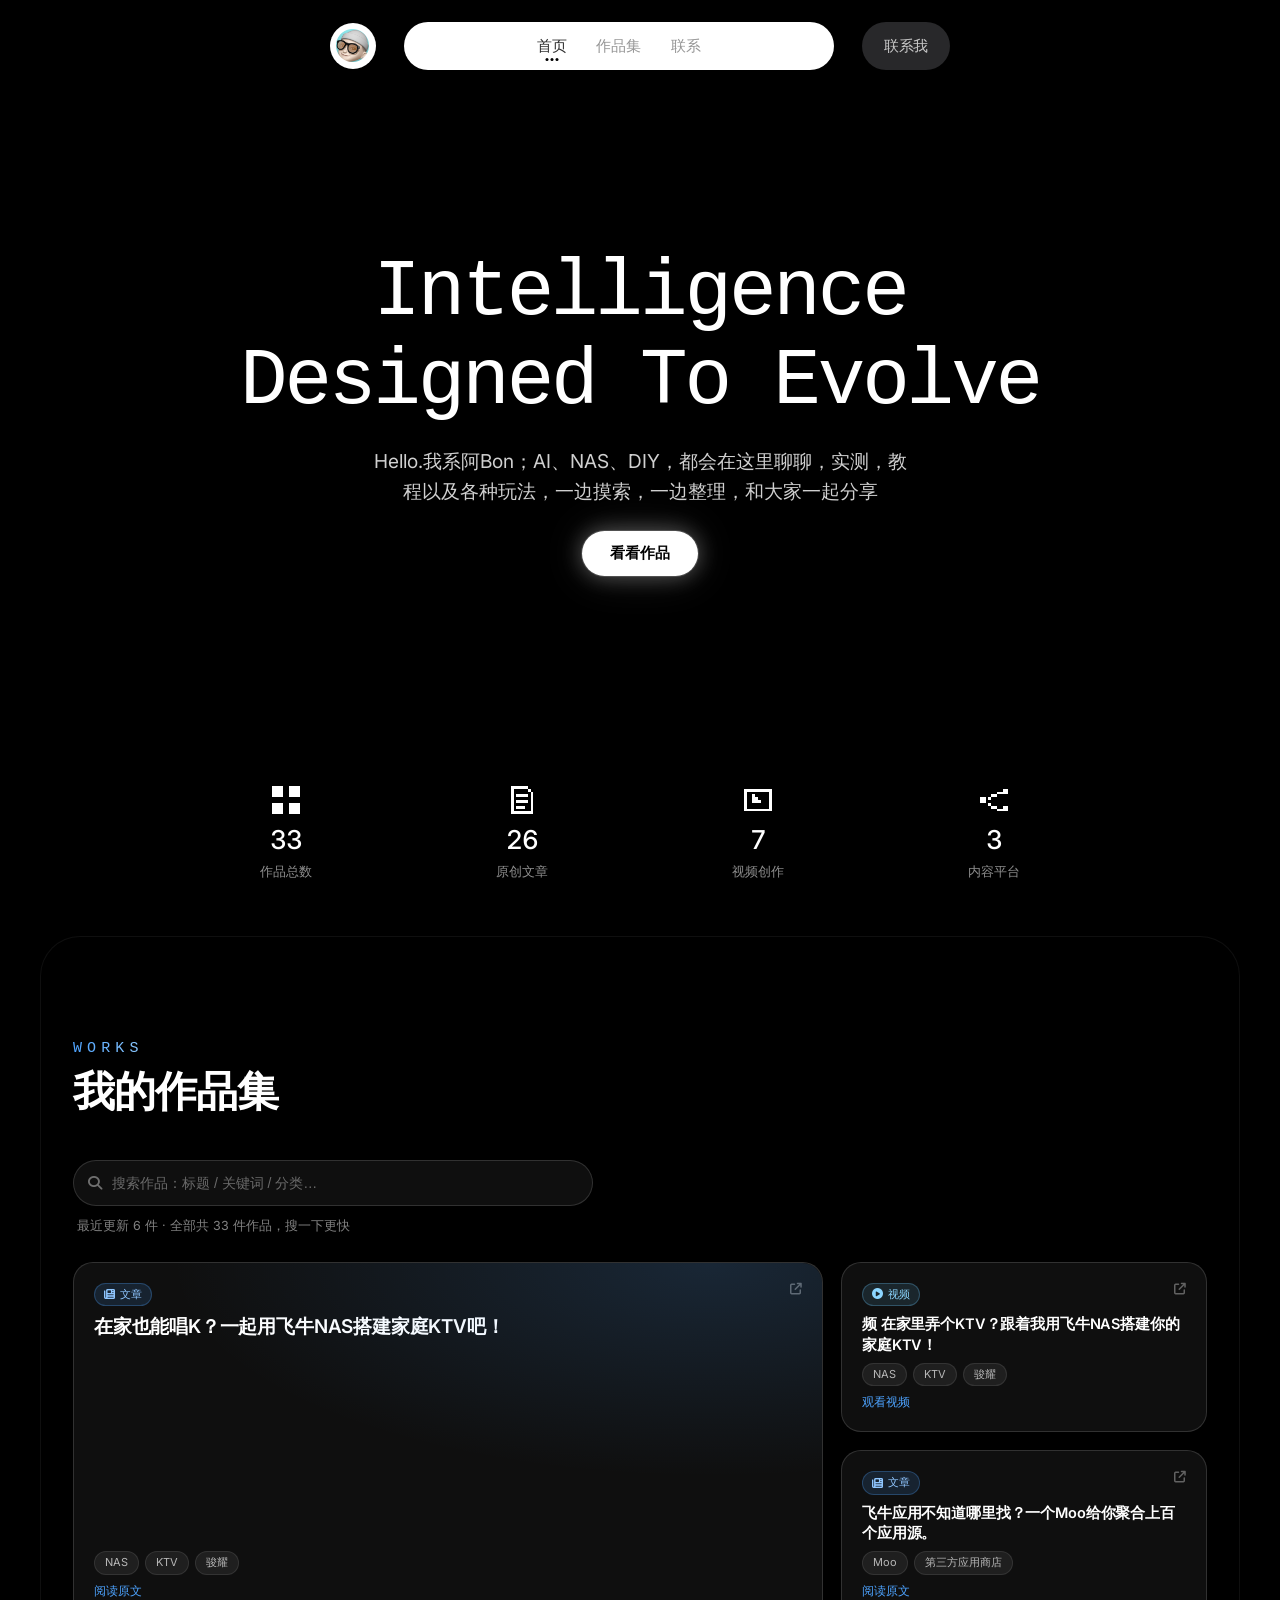
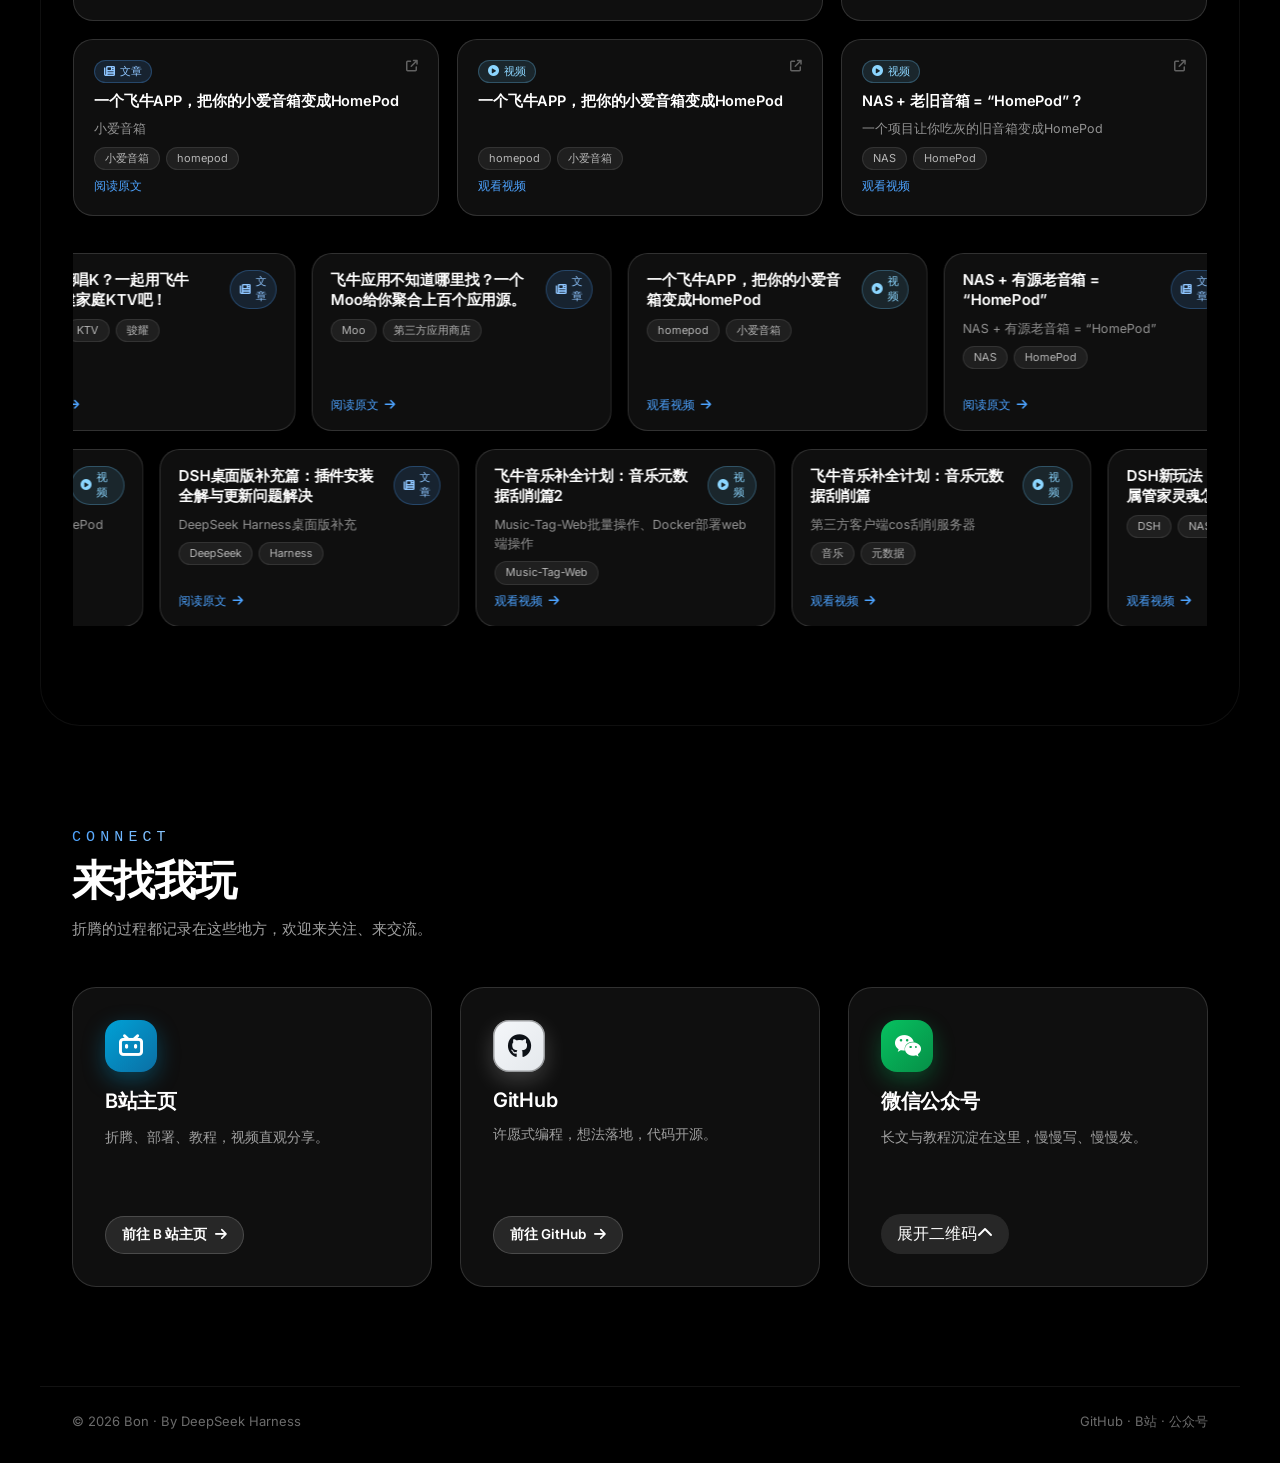
==== commit 1cee69f2: "作品数据补全真实发布日期(33条)，最近更新按date倒序，admin支持日期字段" ====
--- a/index.html
+++ b/index.html
@@ -31,7 +31,7 @@
     referrerpolicy="no-referrer"
   />
 
-  <link rel="stylesheet" href="styles.css?v=202610241544" />
+  <link rel="stylesheet" href="styles.css?v=202610241910" />
 </head>
 <body>
   <!-- ============ fixed video background ============ -->
@@ -275,7 +275,7 @@
     <span class="sf-links">GitHub · B站 · 公众号</span>
   </footer>
 
-  <script src="works-data.js?v=202610241544"></script>
-  <script src="main.js?v=202610241544"></script>
+  <script src="works-data.js?v=202610241910"></script>
+  <script src="main.js?v=202610241910"></script>
 </body>
 </html>
